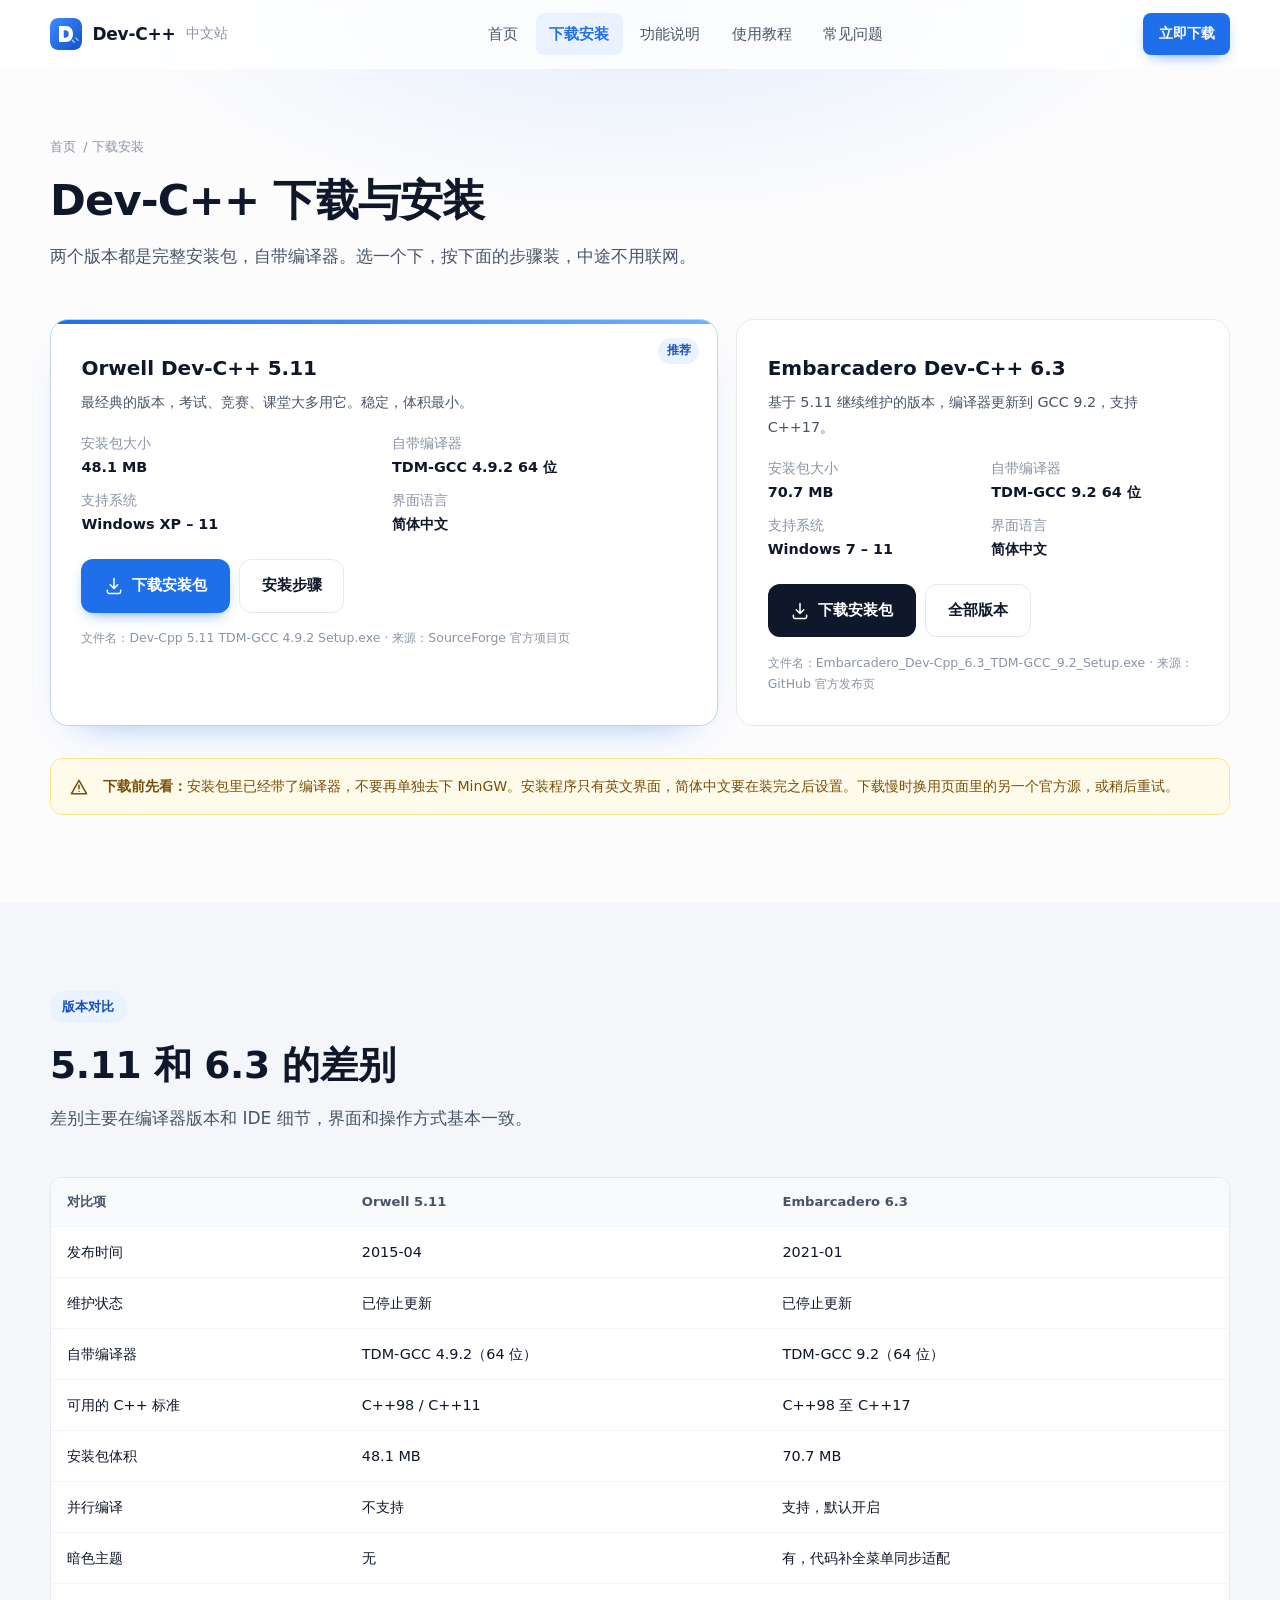
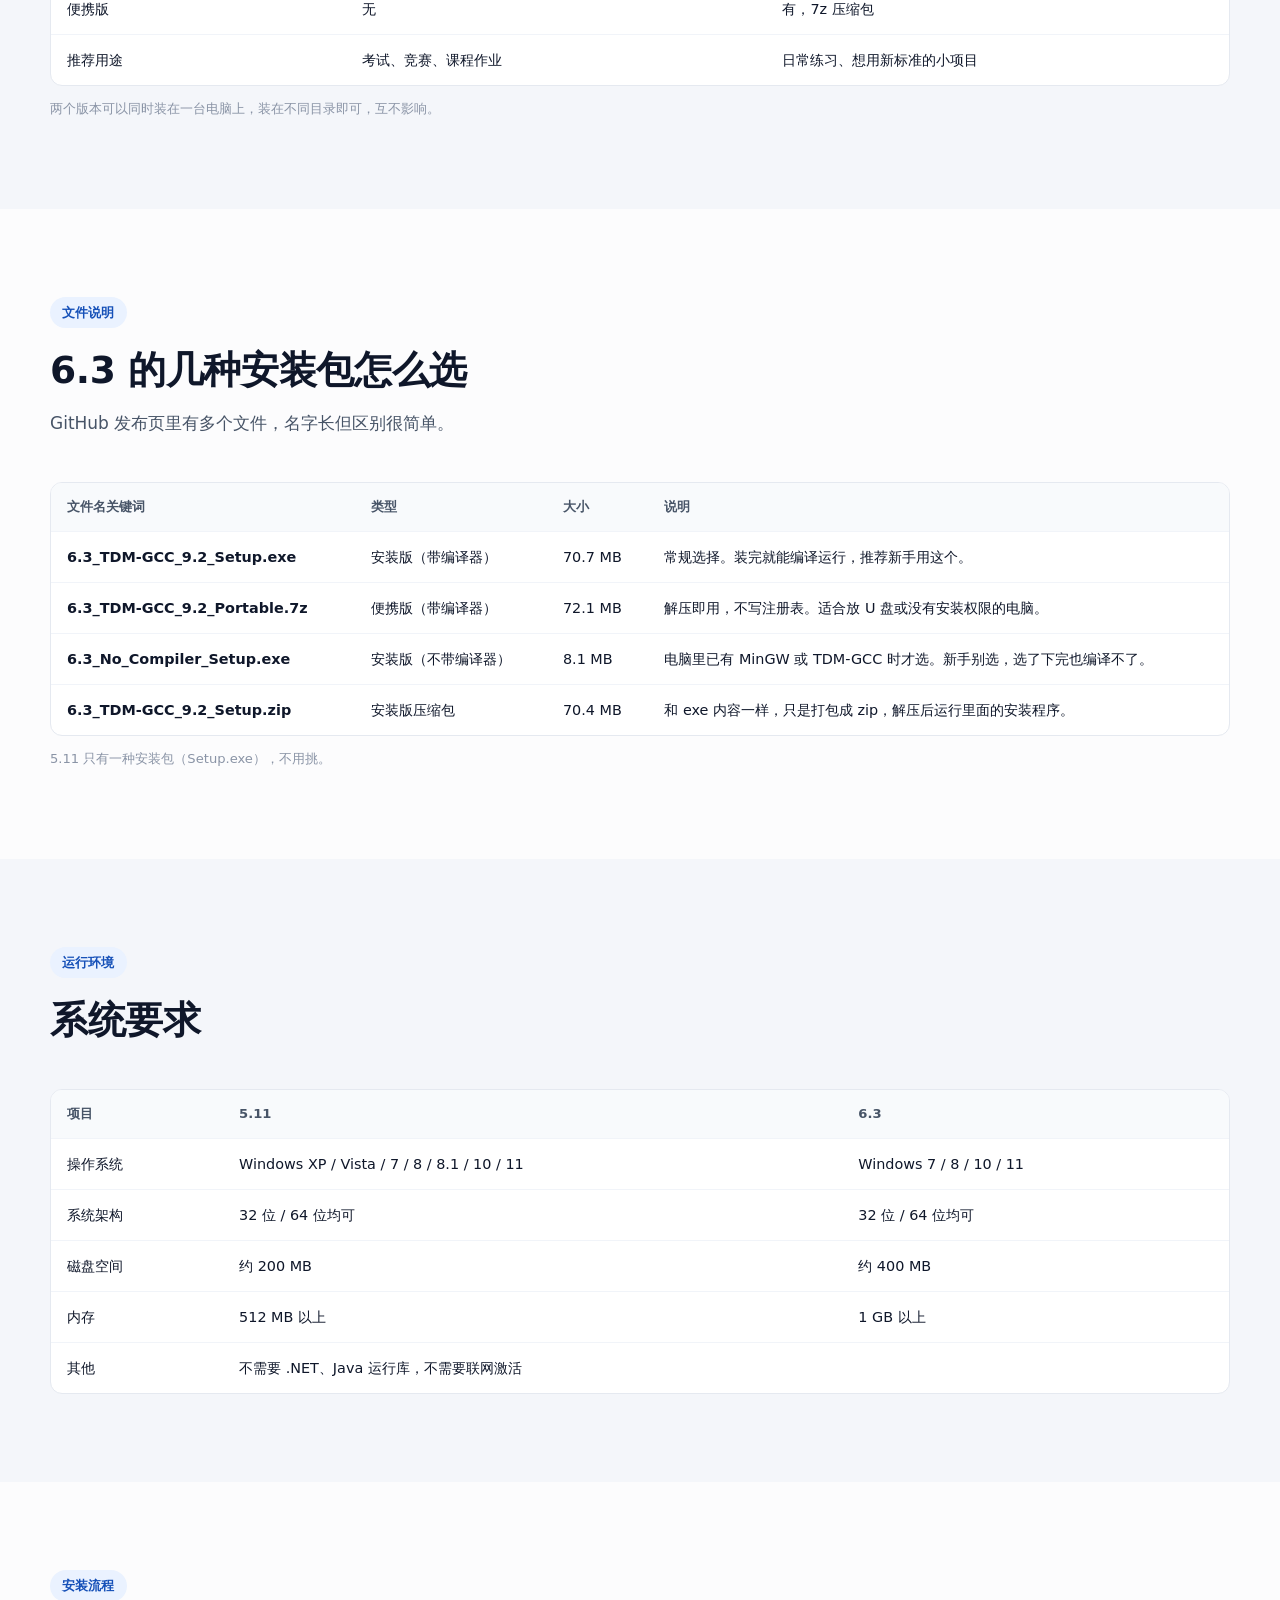
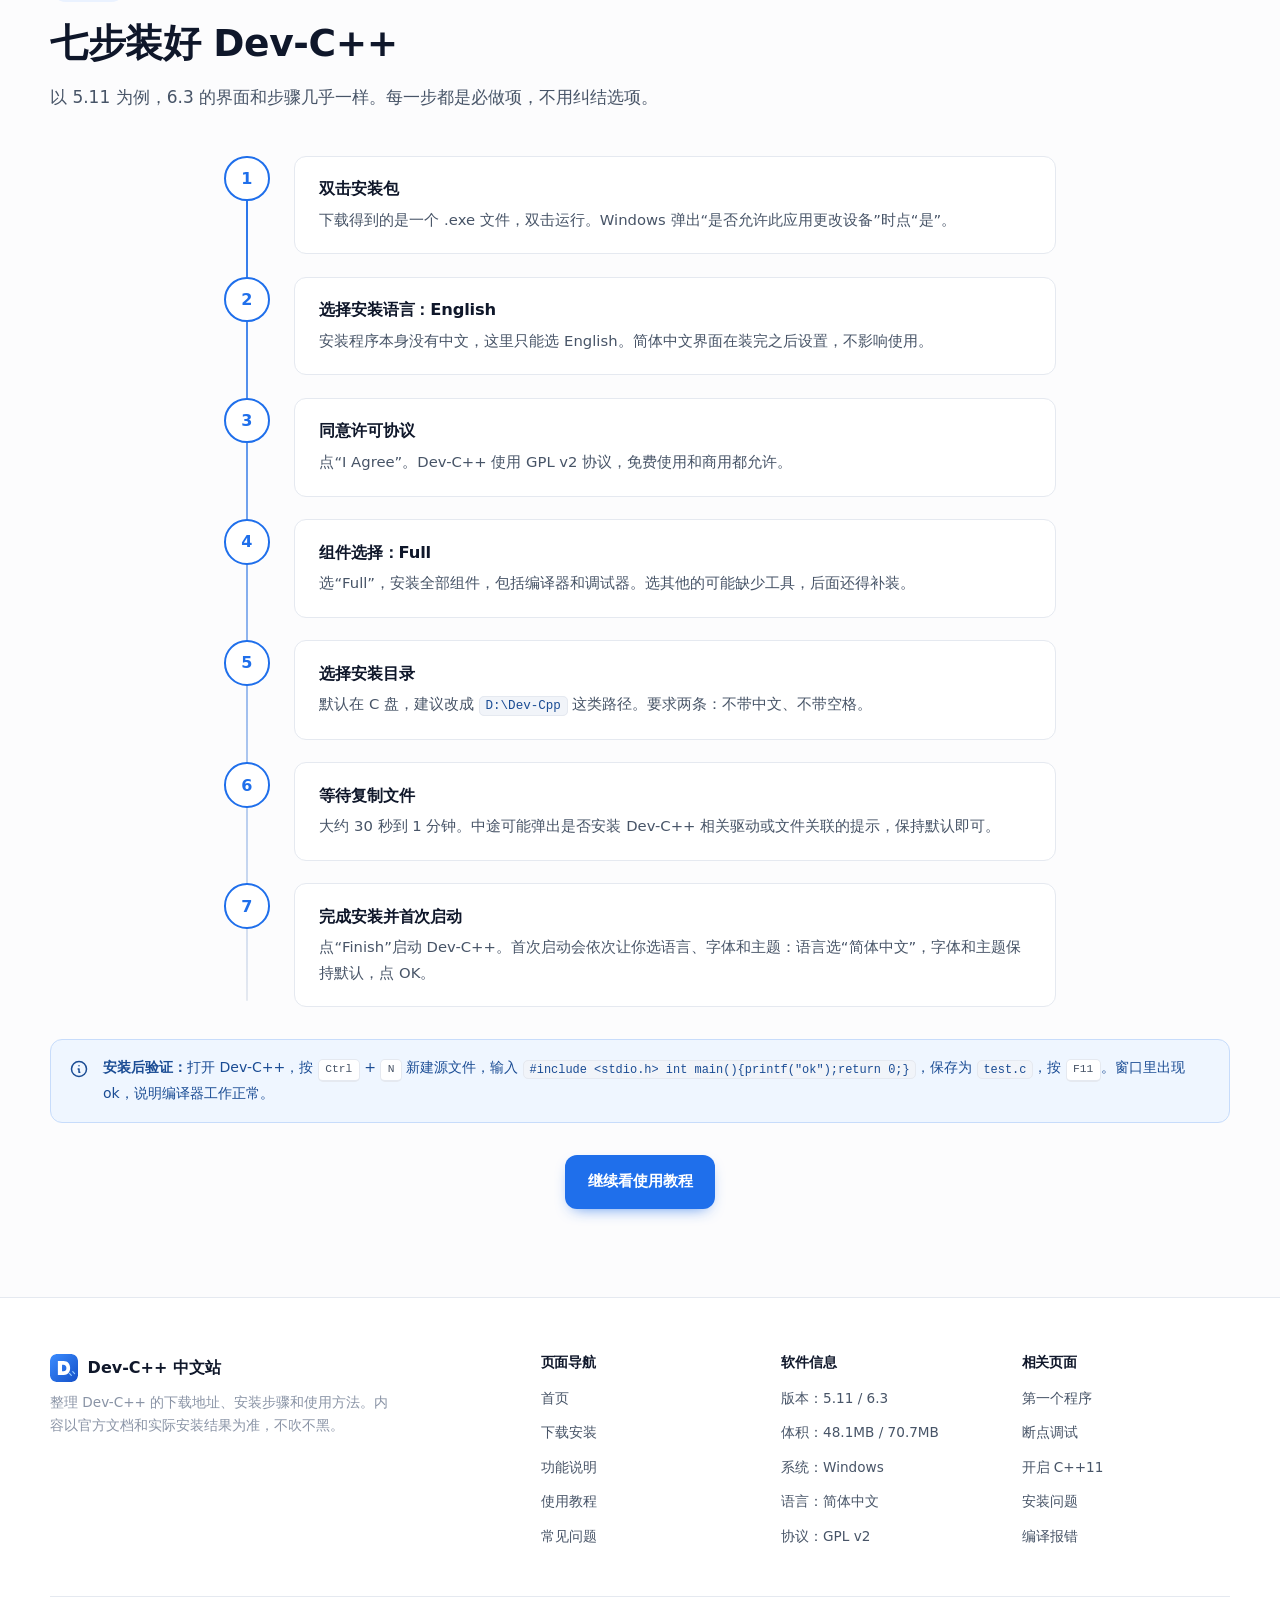
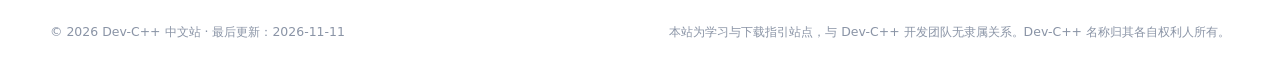
==== download.html @ 318a1e2b "Add files via upload" ====
<!DOCTYPE html>
<html lang="zh-CN">
<head>
<meta charset="UTF-8">
<meta name="viewport" content="width=device-width, initial-scale=1">
<title>Dev-C++ 下载与安装教程（官方安装包，5.11 / 6.3）</title>
<meta name="description" content="Dev-C++ 5.11 和 6.3 官方安装包下载，含安装包类型说明、系统要求、七步安装流程和安装后验证方法。">

<meta name="theme-color" content="#1f6feb">
<meta property="og:type" content="website">
<meta property="og:site_name" content="Dev-C++ 中文站">
<meta property="og:title" content="Dev-C++ 下载与安装教程（官方安装包，5.11 / 6.3）">
<meta property="og:description" content="Dev-C++ 5.11 和 6.3 官方安装包下载，含安装包类型说明、系统要求、七步安装流程和安装后验证方法。">
<meta name="twitter:card" content="summary">
<link rel="icon" href="assets/logo.svg" type="image/svg+xml">
<script>document.documentElement.classList.add("js");</script>
<link rel="stylesheet" href="assets/style.css">
</head>
<body>

<header class="topbar">
	<div class="wrap topbar__inner">
		<a class="brand" href="index.html"><img src="assets/logo.svg" alt="Dev-C++">Dev-C++ <span>中文站</span></a>
		<nav class="nav" aria-label="主导航">
			<a href="index.html">首页</a>
			<a class="is-active" href="download.html">下载安装</a>
			<a href="features.html">功能说明</a>
			<a href="tutorial.html">使用教程</a>
			<a href="faq.html">常见问题</a>
		</nav>
		<div class="topbar__right">
			<a class="btn btn--pri btn--sm" href="#dl-511">立即下载</a>
			<button type="button" class="burger" aria-label="打开菜单" aria-expanded="false"><span></span></button>
		</div>
	</div>
</header>
<nav class="mobnav" aria-label="移动端导航">
	<a href="index.html">首页</a>
	<a href="download.html">下载安装</a>
	<a href="features.html">功能说明</a>
	<a href="tutorial.html">使用教程</a>
	<a href="faq.html">常见问题</a>
	<a class="btn btn--pri" href="#dl-511">立即下载</a>
</nav>

<section class="pagehead">
	<div class="wrap">
		<div class="crumb"><a href="index.html">首页</a> / 下载安装</div>
		<h1>Dev-C++ 下载与安装</h1>
		<p class="lead">两个版本都是完整安装包，自带编译器。选一个下，按下面的步骤装，中途不用联网。</p>
	</div>
</section>

<!-- 下载卡片 -->
<section class="sec sec--flush">
	<div class="wrap">
		<div class="dl">
			<article class="dl__card dl__card--rec" id="dl-511">
				<span class="dl__flag">推荐</span>
				<div class="dl__name">Orwell Dev-C++ 5.11</div>
				<p class="dl__sub">最经典的版本，考试、竞赛、课堂大多用它。稳定，体积最小。</p>
				<div class="dl__meta">
					<div>安装包大小<b>48.1 MB</b></div>
					<div>自带编译器<b>TDM-GCC 4.9.2 64 位</b></div>
					<div>支持系统<b>Windows XP – 11</b></div>
					<div>界面语言<b>简体中文</b></div>
				</div>
				<div class="dl__actions">
					<!-- 想换成自己的网盘或站内下载地址，改这个 href 即可 -->
					<a class="btn btn--pri" href="https://pan.quark.cn/s/59701b2a4f7e" target="_blank" rel="noopener">
						<svg class="ic" viewBox="0 0 24 24"><path d="M12 3v12m0 0l-4.5-4.5M12 15l4.5-4.5"/><path d="M4 17v2a2 2 0 002 2h12a2 2 0 002-2v-2"/></svg>
						下载安装包
					</a>
					<a class="btn btn--ghost" href="#install">安装步骤</a>
				</div>
				<p class="dl__hint">文件名：Dev-Cpp 5.11 TDM-GCC 4.9.2 Setup.exe · 来源：SourceForge 官方项目页</p>
			</article>

			<article class="dl__card" id="dl-63">
				<div class="dl__name">Embarcadero Dev-C++ 6.3</div>
				<p class="dl__sub">基于 5.11 继续维护的版本，编译器更新到 GCC 9.2，支持 C++17。</p>
				<div class="dl__meta">
					<div>安装包大小<b>70.7 MB</b></div>
					<div>自带编译器<b>TDM-GCC 9.2 64 位</b></div>
					<div>支持系统<b>Windows 7 – 11</b></div>
					<div>界面语言<b>简体中文</b></div>
				</div>
				<div class="dl__actions">
					<a class="btn btn--dark" href="https://pan.quark.cn/s/d5df83becab6" target="_blank" rel="noopener">
						<svg class="ic" viewBox="0 0 24 24"><path d="M12 3v12m0 0l-4.5-4.5M12 15l4.5-4.5"/><path d="M4 17v2a2 2 0 002 2h12a2 2 0 002-2v-2"/></svg>
						下载安装包
					</a>
					<a class="btn btn--ghost" href="https://pan.quark.cn/s/1cf033ffa0ce" target="_blank" rel="noopener">全部版本</a>
				</div>
				<p class="dl__hint">文件名：Embarcadero_Dev-Cpp_6.3_TDM-GCC_9.2_Setup.exe · 来源：GitHub 官方发布页</p>
			</article>
		</div>

		<div class="note mt-8">
			<svg class="ic" viewBox="0 0 24 24"><path d="M12 4l9 16H3z"/><path d="M12 10v4M12 17h.01"/></svg>
			<div><b>下载前先看：</b>安装包里已经带了编译器，不要再单独去下 MinGW。安装程序只有英文界面，简体中文要在装完之后设置。下载慢时换用页面里的另一个官方源，或稍后重试。</div>
		</div>
	</div>
</section>

<!-- 版本对比 -->
<section class="sec sec--alt">
	<div class="wrap">
		<div class="sec-head reveal">
			<span class="eyebrow">版本对比</span>
			<h2 class="h2">5.11 和 6.3 的差别</h2>
			<p class="lead">差别主要在编译器版本和 IDE 细节，界面和操作方式基本一致。</p>
		</div>
		<div class="table-wrap reveal">
			<table>
					<tbody><tr><th scope="col">对比项</th><th scope="col">Orwell 5.11</th><th scope="col">Embarcadero 6.3</th></tr>
					<tr><td>发布时间</td><td>2015-04</td><td>2021-01</td></tr>
					<tr><td>维护状态</td><td>已停止更新</td><td>已停止更新</td></tr>
					<tr><td>自带编译器</td><td>TDM-GCC 4.9.2（64 位）</td><td>TDM-GCC 9.2（64 位）</td></tr>
					<tr><td>可用的 C++ 标准</td><td>C++98 / C++11</td><td>C++98 至 C++17</td></tr>
					<tr><td>安装包体积</td><td>48.1 MB</td><td>70.7 MB</td></tr>
					<tr><td>并行编译</td><td>不支持</td><td>支持，默认开启</td></tr>
					<tr><td>暗色主题</td><td>无</td><td>有，代码补全菜单同步适配</td></tr>
					<tr><td>便携版</td><td>无</td><td>有，7z 压缩包</td></tr>
					<tr><td>推荐用途</td><td>考试、竞赛、课程作业</td><td>日常练习、想用新标准的小项目</td></tr>
				</tbody>
			</table>
		</div>
		<p class="table-note reveal">两个版本可以同时装在一台电脑上，装在不同目录即可，互不影响。</p>
	</div>
</section>

<!-- 安装包类型 -->
<section class="sec">
	<div class="wrap">
		<div class="sec-head reveal">
			<span class="eyebrow">文件说明</span>
			<h2 class="h2">6.3 的几种安装包怎么选</h2>
			<p class="lead">GitHub 发布页里有多个文件，名字长但区别很简单。</p>
		</div>
		<div class="table-wrap reveal">
			<table>
					<tbody><tr><th scope="col">文件名关键词</th><th scope="col">类型</th><th scope="col">大小</th><th scope="col">说明</th></tr>
					<tr><td><b>6.3_TDM-GCC_9.2_Setup.exe</b></td><td>安装版（带编译器）</td><td>70.7 MB</td><td>常规选择。装完就能编译运行，推荐新手用这个。</td></tr>
					<tr><td><b>6.3_TDM-GCC_9.2_Portable.7z</b></td><td>便携版（带编译器）</td><td>72.1 MB</td><td>解压即用，不写注册表。适合放 U 盘或没有安装权限的电脑。</td></tr>
					<tr><td><b>6.3_No_Compiler_Setup.exe</b></td><td>安装版（不带编译器）</td><td>8.1 MB</td><td>电脑里已有 MinGW 或 TDM-GCC 时才选。新手别选，选了下完也编译不了。</td></tr>
					<tr><td><b>6.3_TDM-GCC_9.2_Setup.zip</b></td><td>安装版压缩包</td><td>70.4 MB</td><td>和 exe 内容一样，只是打包成 zip，解压后运行里面的安装程序。</td></tr>
				</tbody>
			</table>
		</div>
		<p class="table-note reveal">5.11 只有一种安装包（Setup.exe），不用挑。</p>
	</div>
</section>

<!-- 系统要求 -->
<section class="sec sec--alt">
	<div class="wrap">
		<div class="sec-head reveal">
			<span class="eyebrow">运行环境</span>
			<h2 class="h2">系统要求</h2>
		</div>
		<div class="table-wrap reveal">
			<table>
					<tbody><tr><th scope="col">项目</th><th scope="col">5.11</th><th scope="col">6.3</th></tr>
					<tr><td>操作系统</td><td>Windows XP / Vista / 7 / 8 / 8.1 / 10 / 11</td><td>Windows 7 / 8 / 10 / 11</td></tr>
					<tr><td>系统架构</td><td>32 位 / 64 位均可</td><td>32 位 / 64 位均可</td></tr>
					<tr><td>磁盘空间</td><td>约 200 MB</td><td>约 400 MB</td></tr>
					<tr><td>内存</td><td>512 MB 以上</td><td>1 GB 以上</td></tr>
					<tr><td>其他</td><td colspan="2">不需要 .NET、Java 运行库，不需要联网激活</td></tr>
				</tbody>
			</table>
		</div>
	</div>
</section>

<!-- 安装步骤 -->
<section class="sec" id="install">
	<div class="wrap">
		<div class="sec-head reveal">
			<span class="eyebrow">安装流程</span>
			<h2 class="h2">七步装好 Dev-C++</h2>
			<p class="lead">以 5.11 为例，6.3 的界面和步骤几乎一样。每一步都是必做项，不用纠结选项。</p>
		</div>
		<div class="timeline reveal">
			<div class="step">
				<div class="step__num">1</div>
				<div class="step__box">
					<h3>双击安装包</h3>
					<p>下载得到的是一个 .exe 文件，双击运行。Windows 弹出“是否允许此应用更改设备”时点“是”。</p>
				</div>
			</div>
			<div class="step">
				<div class="step__num">2</div>
				<div class="step__box">
					<h3>选择安装语言：English</h3>
					<p>安装程序本身没有中文，这里只能选 English。简体中文界面在装完之后设置，不影响使用。</p>
				</div>
			</div>
			<div class="step">
				<div class="step__num">3</div>
				<div class="step__box">
					<h3>同意许可协议</h3>
					<p>点“I Agree”。Dev-C++ 使用 GPL v2 协议，免费使用和商用都允许。</p>
				</div>
			</div>
			<div class="step">
				<div class="step__num">4</div>
				<div class="step__box">
					<h3>组件选择：Full</h3>
					<p>选“Full”，安装全部组件，包括编译器和调试器。选其他的可能缺少工具，后面还得补装。</p>
				</div>
			</div>
			<div class="step">
				<div class="step__num">5</div>
				<div class="step__box">
					<h3>选择安装目录</h3>
					<p>默认在 C 盘，建议改成 <code class="inline-code">D:\Dev-Cpp</code> 这类路径。要求两条：不带中文、不带空格。</p>
				</div>
			</div>
			<div class="step">
				<div class="step__num">6</div>
				<div class="step__box">
					<h3>等待复制文件</h3>
					<p>大约 30 秒到 1 分钟。中途可能弹出是否安装 Dev-C++ 相关驱动或文件关联的提示，保持默认即可。</p>
				</div>
			</div>
			<div class="step">
				<div class="step__num">7</div>
				<div class="step__box">
					<h3>完成安装并首次启动</h3>
					<p>点“Finish”启动 Dev-C++。首次启动会依次让你选语言、字体和主题：语言选“简体中文”，字体和主题保持默认，点 OK。</p>
				</div>
			</div>
		</div>

		<div class="note note--blue mt-8 reveal">
			<svg class="ic" viewBox="0 0 24 24"><circle cx="12" cy="12" r="9"/><path d="M12 8h.01M11 12h1v4h1"/></svg>
			<div><b>安装后验证：</b>打开 Dev-C++，按 <span class="kbd">Ctrl</span> + <span class="kbd">N</span> 新建源文件，输入 <code class="inline-code">#include &lt;stdio.h&gt; int main(){printf("ok");return 0;}</code>，保存为 <code class="inline-code">test.c</code>，按 <span class="kbd">F11</span>。窗口里出现 ok，说明编译器工作正常。</div>
		</div>

		<div class="center mt-8 reveal">
			<a class="btn btn--pri" href="tutorial.html">继续看使用教程</a>
		</div>
	</div>
</section>

<footer class="footer">
	<div class="wrap">
		<div class="footer__grid">
			<div>
				<div class="footer__brand"><img src="assets/logo.svg" alt="">Dev-C++ 中文站</div>
				<p class="footer__desc">整理 Dev-C++ 的下载地址、安装步骤和使用方法。内容以官方文档和实际安装结果为准，不吹不黑。</p>
			</div>
			<div>
				<h4>页面导航</h4>
				<ul>
					<li><a href="index.html">首页</a></li>
					<li><a href="download.html">下载安装</a></li>
					<li><a href="features.html">功能说明</a></li>
					<li><a href="tutorial.html">使用教程</a></li>
					<li><a href="faq.html">常见问题</a></li>
				</ul>
			</div>
			<div>
				<h4>软件信息</h4>
				<ul>
					<li><span>版本：5.11 / 6.3</span></li>
					<li><span>体积：48.1MB / 70.7MB</span></li>
					<li><span>系统：Windows</span></li>
					<li><span>语言：简体中文</span></li>
					<li><span>协议：GPL v2</span></li>
				</ul>
			</div>
			<div>
				<h4>相关页面</h4>
				<ul>
					<li><a href="tutorial.html#first-program">第一个程序</a></li>
					<li><a href="tutorial.html#debug">断点调试</a></li>
					<li><a href="tutorial.html#cpp11">开启 C++11</a></li>
					<li><a href="faq.html#install">安装问题</a></li>
					<li><a href="faq.html#compile">编译报错</a></li>
				</ul>
			</div>
		</div>
		<div class="footer__bottom">
			<span>© 2026 Dev-C++ 中文站 · 最后更新：2026-11-11</span>
			<span>本站为学习与下载指引站点，与 Dev-C++ 开发团队无隶属关系。Dev-C++ 名称归其各自权利人所有。</span>
		</div>
	</div>
</footer>

<button type="button" class="to-top" aria-label="返回顶部">
	<svg class="ic" viewBox="0 0 24 24"><path d="M12 19V5M6 11l6-6 6 6"/></svg>
</button>

<script src="assets/app.js"></script>
</body>
</html>
---- assets/style.css ----
/* ==========================================================================
   Dev-C++ 中文站 · 共享样式
   参考：devc.biancheng.net / codeblocks.biancheng.net / tbtol.cn / luoxues.cn
   ========================================================================== */

:root {
	--bg: #fcfcfd;
	--bg-alt: #f4f6fa;
	--bg-card: #ffffff;

	--ink: #0f172a;
	--ink-2: #475467;
	--ink-3: #8a94a6;

	--primary: #1f6feb;
	--primary-dark: #1550b8;
	--primary-light: #eaf2ff;
	--accent: #f59e0b;

	--line: #e5e9f0;
	--line-soft: #f1f4f9;

	--font: system-ui, -apple-system, "Segoe UI", Roboto, "Helvetica Neue",
		"PingFang SC", "Hiragino Sans GB", "Microsoft YaHei", sans-serif;
	--mono: ui-monospace, SFMono-Regular, "SF Mono", Menlo, Consolas,
		"Liberation Mono", monospace;

	--shadow-sm: 0 1px 2px rgba(16, 24, 40, 0.05);
	--shadow-md: 0 6px 18px -6px rgba(16, 24, 40, 0.12), 0 2px 6px -2px rgba(16, 24, 40, 0.06);
	--shadow-lg: 0 24px 48px -20px rgba(16, 24, 40, 0.22), 0 8px 20px -12px rgba(16, 24, 40, 0.12);

	--r-sm: 8px;
	--r-md: 12px;
	--r-lg: 18px;
	--r-xl: 24px;

	--ease: cubic-bezier(0.4, 0, 0.2, 1);
}

* { margin: 0; padding: 0; box-sizing: border-box; }

html {
	scroll-behavior: smooth;
	scroll-padding-top: 6rem;
	font-family: var(--font);
	background: var(--bg);
	color: var(--ink);
	line-height: 1.7;
	-webkit-text-size-adjust: 100%;
}

body {
	overflow-x: hidden;
	-webkit-font-smoothing: antialiased;
	text-rendering: optimizeLegibility;
}

img, svg { display: block; }
a { color: inherit; text-decoration: none; transition: color 0.2s var(--ease); }
ul, ol { list-style: none; }
button { font: inherit; color: inherit; }
::selection { background: var(--primary-light); color: var(--primary-dark); }

/* ---------- 布局 ---------- */
.wrap { width: min(1180px, 100% - 3rem); margin-inline: auto; }
.sec { padding: 5.5rem 0; }
.sec--alt { background: var(--bg-alt); }
.sec--tight { padding: 3.5rem 0; }
.center { text-align: center; }
.mt-8 { margin-top: 2rem; }

.eyebrow {
	display: inline-flex;
	align-items: center;
	gap: 0.4rem;
	padding: 0.3rem 0.75rem;
	border-radius: 999px;
	background: var(--primary-light);
	color: var(--primary-dark);
	font-size: 0.8125rem;
	font-weight: 600;
	letter-spacing: 0.01em;
	margin-bottom: 1.1rem;
}

h1, h2, h3, h4 { line-height: 1.3; letter-spacing: -0.01em; }
.h1 { font-size: clamp(2.1rem, 5vw, 3.6rem); font-weight: 800; letter-spacing: -0.025em; line-height: 1.15; }
.h2 { font-size: clamp(1.65rem, 3.2vw, 2.35rem); font-weight: 700; }
.h3 { font-size: 1.15rem; font-weight: 700; }
.h4 { font-size: 1.02rem; font-weight: 700; }

.lead { color: var(--ink-2); font-size: 1.0625rem; max-width: 46rem; }
.center .lead { margin-inline: auto; }
.sec-head { margin-bottom: 2.75rem; }
.sec-head .lead { margin-top: 0.9rem; }

.text-gradient {
	background: linear-gradient(120deg, #0f172a 8%, var(--primary) 92%);
	-webkit-background-clip: text;
	background-clip: text;
	-webkit-text-fill-color: transparent;
	color: transparent;
}

/* ---------- 图标 ---------- */
.ic { width: 1.25rem; height: 1.25rem; flex: none; stroke: currentColor; fill: none; stroke-width: 1.8; stroke-linecap: round; stroke-linejoin: round; }
.ic-lg { width: 1.55rem; height: 1.55rem; }

/* ---------- 按钮 ---------- */
.btn {
	display: inline-flex;
	align-items: center;
	justify-content: center;
	gap: 0.5rem;
	padding: 0.8rem 1.35rem;
	border: 1px solid transparent;
	border-radius: var(--r-md);
	font-size: 0.95rem;
	font-weight: 600;
	cursor: pointer;
	transition: all 0.2s var(--ease);
	white-space: nowrap;
}
.btn:active { transform: scale(0.985); }
.btn--pri { background: var(--primary); color: #fff; box-shadow: 0 6px 16px -8px rgba(31, 111, 235, 0.9); }
.btn--pri:hover { background: var(--primary-dark); box-shadow: 0 10px 22px -10px rgba(21, 80, 184, 0.95); }
.btn--dark { background: var(--ink); color: #fff; }
.btn--dark:hover { background: var(--primary); }
.btn--ghost { background: #fff; color: var(--ink); border-color: var(--line); }
.btn--ghost:hover { border-color: var(--primary); color: var(--primary); }
.btn--sm { padding: 0.5rem 0.9rem; font-size: 0.85rem; border-radius: var(--r-sm); }
.btn--lg { padding: 0.95rem 1.7rem; font-size: 1rem; }

/* ---------- 顶栏 ---------- */
.topbar {
	position: fixed;
	inset: 0 0 auto 0;
	z-index: 200;
	background: rgba(255, 255, 255, 0.82);
	backdrop-filter: saturate(180%) blur(14px);
	-webkit-backdrop-filter: saturate(180%) blur(14px);
	border-bottom: 1px solid transparent;
	transition: border-color 0.25s var(--ease), box-shadow 0.25s var(--ease);
}
.topbar.is-stuck { border-bottom-color: var(--line); box-shadow: 0 6px 20px -18px rgba(15, 23, 42, 0.6); }
.topbar__inner { display: flex; align-items: center; justify-content: space-between; height: 4.25rem; gap: 1.5rem; }
.brand { display: flex; align-items: center; gap: 0.65rem; font-weight: 800; font-size: 1.06rem; letter-spacing: -0.01em; }
.brand img { width: 2rem; height: 2rem; border-radius: 8px; }
.brand span { color: var(--ink-3); font-weight: 500; font-size: 0.85rem; }
.nav { display: flex; align-items: center; gap: 0.25rem; }
.nav a {
	padding: 0.5rem 0.85rem;
	border-radius: var(--r-sm);
	font-size: 0.925rem;
	font-weight: 500;
	color: var(--ink-2);
}
.nav a:hover { color: var(--ink); background: var(--bg-alt); }
.nav a.is-active { color: var(--primary); background: var(--primary-light); font-weight: 600; }
.topbar__right { display: flex; align-items: center; gap: 0.6rem; }
.burger { display: none; width: 2.5rem; height: 2.5rem; align-items: center; justify-content: center; background: none; border: 1px solid var(--line); border-radius: var(--r-sm); cursor: pointer; }
.burger span { position: relative; display: block; width: 16px; height: 1.6px; background: var(--ink); border-radius: 2px; transition: 0.25s var(--ease); }
.burger span::before, .burger span::after { content: ""; position: absolute; left: 0; width: 16px; height: 1.6px; background: var(--ink); border-radius: 2px; transition: 0.25s var(--ease); }
.burger span::before { top: -5px; }
.burger span::after { top: 5px; }

.mobnav {
	position: fixed;
	top: 4.25rem; left: 0; right: 0;
	z-index: 190;
	display: none;
	flex-direction: column;
	gap: 0.15rem;
	padding: 0.75rem 1.5rem 1.25rem;
	background: #fff;
	border-bottom: 1px solid var(--line);
	box-shadow: var(--shadow-md);
}
.mobnav.is-open { display: flex; }
.mobnav a { padding: 0.8rem 0.25rem; border-bottom: 1px solid var(--line-soft); font-weight: 500; color: var(--ink-2); }
.mobnav a:last-of-type { border-bottom: 0; }
.mobnav .btn { margin-top: 0.6rem; }

/* ---------- 首屏 ---------- */
.hero { position: relative; padding: 9.5rem 0 4.5rem; overflow: hidden; }
.hero::before {
	content: "";
	position: absolute;
	inset: -30% -10% auto;
	height: 70rem;
	background:
		radial-gradient(56% 44% at 50% 8%, rgba(31, 111, 235, 0.13) 0%, transparent 70%),
		radial-gradient(30% 30% at 84% 22%, rgba(245, 158, 11, 0.08) 0%, transparent 70%);
	pointer-events: none;
	z-index: -2;
}
.hero::after {
	content: "";
	position: absolute;
	inset: 0;
	background-image: linear-gradient(var(--line-soft) 1px, transparent 1px), linear-gradient(90deg, var(--line-soft) 1px, transparent 1px);
	background-size: 64px 64px;
	mask-image: radial-gradient(58% 46% at 50% 26%, #000 0%, transparent 100%);
	-webkit-mask-image: radial-gradient(58% 46% at 50% 26%, #000 0%, transparent 100%);
	opacity: 0.7;
	z-index: -1;
	pointer-events: none;
}
.hero__badge {
	display: inline-flex;
	align-items: center;
	gap: 0.5rem;
	padding: 0.35rem 0.85rem;
	border: 1px solid var(--line);
	border-radius: 999px;
	background: #fff;
	box-shadow: var(--shadow-sm);
	font-size: 0.8125rem;
	color: var(--ink-2);
	margin-bottom: 1.4rem;
}
.hero__badge b { color: var(--primary); font-weight: 700; }
.hero__badge .dot { width: 6px; height: 6px; border-radius: 50%; background: #12b76a; box-shadow: 0 0 0 3px rgba(18, 183, 106, 0.15); }
.hero .lead { margin: 1.25rem auto 0; font-size: 1.1rem; }
.hero__actions { display: flex; flex-wrap: wrap; gap: 0.75rem; justify-content: center; margin-top: 2rem; }
.hero__note { margin-top: 0.9rem; font-size: 0.8125rem; color: var(--ink-3); }
.hero__mockup { max-width: 960px; margin: 3.5rem auto 0; }

/* ---------- IDE 窗口模拟 ---------- */
.ide {
	background: #fff;
	border: 1px solid var(--line);
	border-radius: var(--r-lg);
	box-shadow: var(--shadow-lg);
	overflow: hidden;
	font-size: 0.8125rem;
}
.ide__titlebar { display: flex; align-items: center; gap: 0.6rem; padding: 0.6rem 0.9rem; background: linear-gradient(#f7f9fc, #eef2f8); border-bottom: 1px solid var(--line); }
.ide__titlebar img { width: 1rem; height: 1rem; border-radius: 3px; }
.ide__title { font-size: 0.78rem; color: var(--ink-2); font-weight: 500; }
.ide__winbtns { margin-left: auto; display: flex; gap: 0.9rem; color: var(--ink-3); font-family: var(--mono); font-size: 0.72rem; }
.ide__menubar { display: flex; flex-wrap: wrap; gap: 1.1rem; padding: 0.45rem 0.95rem; background: #fbfcfe; border-bottom: 1px solid var(--line-soft); color: var(--ink-2); font-size: 0.78rem; }
.ide__toolbar { display: flex; align-items: center; gap: 0.35rem; padding: 0.4rem 0.75rem; background: linear-gradient(#f8fafd, #eff3f9); border-bottom: 1px solid var(--line); }
.tb { display: inline-flex; align-items: center; justify-content: center; width: 1.75rem; height: 1.55rem; border: 1px solid transparent; border-radius: 4px; color: #35618f; font-size: 0.72rem; font-weight: 700; }
.tb--sep { width: 1px; height: 1.1rem; background: var(--line); margin: 0 0.3rem; }
.tb--run { color: #0a7d33; }
.tb--dbg { color: #b42318; }
.ide__body { display: grid; grid-template-columns: 1fr; }
.ide__editor { position: relative; background: #fff; padding: 0.9rem 0 1rem; overflow-x: auto; }
.code { font-family: var(--mono); font-size: 0.8rem; line-height: 1.75; min-width: 0; }
.code .row { display: flex; padding-right: 1rem; }
.code .row:hover { background: #f8fbff; }
.code .ln { width: 3rem; flex: none; text-align: right; padding-right: 0.9rem; color: #a8b3c4; user-select: none; }
.code .cl { white-space: pre; color: #24292f; }
.c-key { color: #cf222e; }
.c-str { color: #0a7d33; }
.c-fn { color: #8250df; }
.c-num { color: #0550ae; }
.c-com { color: #6e7781; font-style: italic; }
.c-inc { color: #953800; }
.ide__log { border-top: 1px solid var(--line); background: #fbfcfe; }
.ide__logtabs { display: flex; gap: 1.1rem; padding: 0.45rem 0.95rem; border-bottom: 1px solid var(--line-soft); font-size: 0.72rem; color: var(--ink-3); }
.ide__logtabs b { color: var(--ink); font-weight: 600; }
.ide__logbody { padding: 0.55rem 0.95rem 0.75rem; font-family: var(--mono); font-size: 0.72rem; line-height: 1.85; color: var(--ink-2); }
.ide__logbody .ok { color: #0a7d33; }
.ide__statusbar { display: flex; flex-wrap: wrap; gap: 1rem; padding: 0.35rem 0.95rem; background: #eef2f8; border-top: 1px solid var(--line); font-size: 0.68rem; color: var(--ink-3); }

/* ---------- 数据条 ---------- */
.stats { border-block: 1px solid var(--line); background: #fff; }
.stats__grid { display: grid; grid-template-columns: repeat(4, 1fr); }
.stats__item { padding: 1.6rem 1rem; text-align: center; border-right: 1px solid var(--line); }
.stats__item:last-child { border-right: 0; }
.stats__val { font-size: 1.3rem; font-weight: 800; letter-spacing: -0.02em; }
.stats__val em { font-style: normal; color: var(--primary); }
.stats__lbl { font-size: 0.8125rem; color: var(--ink-3); margin-top: 0.15rem; }

/* ---------- 卡片网格 ---------- */
.grid { display: grid; gap: 1.15rem; }
.grid--3 { grid-template-columns: repeat(3, 1fr); }
.grid--2 { grid-template-columns: repeat(2, 1fr); }
.grid--4 { grid-template-columns: repeat(4, 1fr); }

.card {
	background: var(--bg-card);
	border: 1px solid var(--line);
	border-radius: var(--r-lg);
	padding: 1.6rem;
	transition: border-color 0.22s var(--ease), box-shadow 0.22s var(--ease);
}
.card:hover { border-color: #c7d7f2; box-shadow: var(--shadow-md); }
.card h3 { margin-bottom: 0.45rem; }
.card p { color: var(--ink-2); font-size: 0.925rem; }
.card__icon {
	display: inline-flex;
	align-items: center;
	justify-content: center;
	width: 2.6rem;
	height: 2.6rem;
	border-radius: 10px;
	background: var(--primary-light);
	color: var(--primary);
	margin-bottom: 1rem;
}
.card--wide { grid-column: span 2; }
.card--flat { background: transparent; border-color: transparent; padding: 1rem 0; }
.card--flat:hover { box-shadow: none; border-color: transparent; }

/* 速答 */
.qa { display: grid; grid-template-columns: repeat(3, 1fr); gap: 1.15rem; counter-reset: qa; }
.qa__item { position: relative; padding: 1.6rem 1.6rem 1.5rem; background: #fff; border: 1px solid var(--line); border-radius: var(--r-lg); }
.qa__item::before {
	counter-increment: qa;
	content: "0" counter(qa);
	display: block;
	font-family: var(--mono);
	font-size: 0.75rem;
	font-weight: 600;
	color: var(--primary);
	letter-spacing: 0.08em;
	margin-bottom: 0.6rem;
}
.qa__item h3 { font-size: 1.02rem; margin-bottom: 0.4rem; }
.qa__item p { color: var(--ink-2); font-size: 0.9rem; }
.qa__item a { color: var(--primary); font-weight: 500; }
.qa__item a:hover { text-decoration: underline; }

/* ---------- 场景列表 ---------- */
.scene { display: grid; grid-template-columns: repeat(2, 1fr); gap: 1.15rem; }
.scene__item { display: flex; gap: 1.1rem; padding: 1.5rem; background: #fff; border: 1px solid var(--line); border-radius: var(--r-lg); }
.scene__icon { display: flex; align-items: center; justify-content: center; width: 2.9rem; height: 2.9rem; flex: none; border-radius: 50%; background: var(--primary-light); color: var(--primary); }
.scene__item p { color: var(--ink-2); font-size: 0.9rem; margin-top: 0.3rem; }
.tag { display: inline-block; margin-top: 0.75rem; padding: 0.15rem 0.5rem; border-radius: 6px; background: var(--bg-alt); color: var(--ink-2); font-size: 0.75rem; font-weight: 500; }

/* ---------- 表格 ---------- */
.table-wrap { overflow-x: auto; border: 1px solid var(--line); border-radius: var(--r-md); background: #fff; }
table { width: 100%; border-collapse: collapse; font-size: 0.9rem; min-width: 34rem; }
th, td { padding: 0.8rem 1rem; text-align: left; border-bottom: 1px solid var(--line-soft); vertical-align: top; }
th { background: #f8fafc; font-weight: 600; font-size: 0.82rem; color: var(--ink-2); white-space: nowrap; }
tbody tr:last-child td { border-bottom: 0; }
tbody tr:hover { background: #fafcff; }
td b { font-weight: 600; }
.table-note { margin-top: 0.75rem; font-size: 0.82rem; color: var(--ink-3); }

/* ---------- 时间线 ---------- */
.timeline { position: relative; max-width: 52rem; margin-inline: auto; }
.timeline::before { content: ""; position: absolute; left: 1.4rem; top: 0.4rem; bottom: 0.4rem; width: 2px; background: linear-gradient(var(--primary), var(--line)); border-radius: 2px; }
.step { position: relative; padding-left: 4.4rem; padding-bottom: 1.4rem; }
.step:last-child { padding-bottom: 0; }
.step__num {
	position: absolute; left: 0; top: 0;
	width: 2.85rem; height: 2.85rem;
	display: flex; align-items: center; justify-content: center;
	border-radius: 50%;
	background: #fff;
	border: 2px solid var(--primary);
	color: var(--primary);
	font-weight: 700;
	font-size: 1rem;
	z-index: 1;
}
.step__box { background: #fff; border: 1px solid var(--line); border-radius: var(--r-md); padding: 1.35rem 1.5rem; }
.step__box h3 { font-size: 1.02rem; margin-bottom: 0.45rem; }
.step__box p { color: var(--ink-2); font-size: 0.925rem; }
.step__box ul { margin-top: 0.6rem; display: grid; gap: 0.35rem; }
.step__box li { position: relative; padding-left: 1.1rem; color: var(--ink-2); font-size: 0.9rem; }
.step__box li::before { content: ""; position: absolute; left: 0; top: 0.65em; width: 5px; height: 5px; border-radius: 50%; background: #c3d6f5; }

/* ---------- FAQ ---------- */
.faq { max-width: 52rem; margin-inline: auto; display: grid; gap: 0.65rem; }
.faq__item { border: 1px solid var(--line); border-radius: var(--r-md); background: #fff; overflow: hidden; }
.faq__q {
	width: 100%;
	display: flex; align-items: center; justify-content: space-between; gap: 1rem;
	padding: 1.05rem 1.3rem;
	background: none; border: 0; cursor: pointer;
	text-align: left; font-weight: 600; font-size: 0.95rem;
	transition: color 0.2s var(--ease);
}
.faq__q:hover { color: var(--primary); }
.faq__q .ic { color: var(--ink-3); transition: transform 0.25s var(--ease); }
.faq__item.is-open .faq__q .ic { transform: rotate(45deg); color: var(--primary); }
.faq__a { max-height: 0; overflow: hidden; transition: max-height 0.3s var(--ease); }
.faq__a > div { padding: 0 1.3rem 1.15rem; color: var(--ink-2); font-size: 0.9rem; }
.faq__a p + p { margin-top: 0.6rem; }

/* ---------- 页头 ---------- */
.pagehead { position: relative; padding: 8.5rem 0 3rem; overflow: hidden; }
.pagehead::before {
	content: ""; position: absolute; inset: -40% -10% auto; height: 40rem;
	background: radial-gradient(50% 50% at 50% 20%, rgba(31, 111, 235, 0.1), transparent 70%);
	z-index: -1;
}
.crumb { display: flex; align-items: center; gap: 0.45rem; font-size: 0.8125rem; color: var(--ink-3); margin-bottom: 0.9rem; }
.crumb a:hover { color: var(--primary); }
.pagehead h1 { font-size: clamp(1.9rem, 3.6vw, 2.7rem); font-weight: 800; letter-spacing: -0.02em; }
.pagehead .lead { margin-top: 0.85rem; }

/* ---------- 下载卡 ---------- */
.dl { display: grid; grid-template-columns: 1.15fr 0.85fr; gap: 1.15rem; align-items: stretch; }
.dl__card { position: relative; background: #fff; border: 1px solid var(--line); border-radius: var(--r-lg); padding: 1.9rem; overflow: hidden; }
.dl__card--rec { border-color: #bcd3f7; box-shadow: 0 18px 40px -30px rgba(31, 111, 235, 0.7); }
.dl__card--rec::before { content: ""; position: absolute; inset: 0 0 auto; height: 4px; background: linear-gradient(90deg, var(--primary), #6fb0ff); }
.dl__flag { position: absolute; top: 1.1rem; right: 1.1rem; padding: 0.2rem 0.55rem; border-radius: 999px; background: var(--primary-light); color: var(--primary-dark); font-size: 0.72rem; font-weight: 700; }
.dl__name { font-size: 1.25rem; font-weight: 800; }
.dl__meta { display: grid; grid-template-columns: repeat(2, 1fr); gap: 0.6rem 1rem; margin: 1.1rem 0 1.4rem; }
.dl__meta div { font-size: 0.85rem; color: var(--ink-3); }
.dl__meta b { display: block; color: var(--ink); font-size: 0.9rem; font-weight: 600; }
.dl__actions { display: flex; flex-wrap: wrap; gap: 0.6rem; }
.dl__hint { margin-top: 0.9rem; font-size: 0.78rem; color: var(--ink-3); }

/* ---------- 提示条 ---------- */
.note { display: flex; gap: 0.85rem; padding: 1rem 1.15rem; border-radius: var(--r-md); background: #fffbeb; border: 1px solid #fde68a; color: #7a4d05; font-size: 0.88rem; }
.note--blue { background: #eff6ff; border-color: #c7dcfb; color: #1a4c94; }
.note .ic { margin-top: 0.15rem; }
.note b { font-weight: 700; }

/* ---------- 教程页侧栏 ---------- */
.doc { display: grid; grid-template-columns: 15rem 1fr; gap: 3rem; align-items: start; }
.toc { position: sticky; top: 6rem; padding-right: 1rem; border-right: 1px solid var(--line); }
.toc h4 { font-size: 0.78rem; text-transform: uppercase; letter-spacing: 0.08em; color: var(--ink-3); margin-bottom: 0.8rem; }
.toc a { display: block; padding: 0.35rem 0.6rem; margin-left: -0.6rem; border-radius: 6px; font-size: 0.875rem; color: var(--ink-2); border-left: 2px solid transparent; }
.toc a:hover { color: var(--primary); background: var(--primary-light); }
.toc a.is-active { color: var(--primary); font-weight: 600; border-left-color: var(--primary); border-radius: 0 6px 6px 0; }
.doc__body { min-width: 0; }
.doc__body section { padding-bottom: 3rem; }
.doc__body section + section { padding-top: 0.25rem; border-top: 1px solid var(--line-soft); padding-top: 2.5rem; }
.doc__body h2 { font-size: 1.45rem; margin-bottom: 0.9rem; scroll-margin-top: 6rem; }
.doc__body h3 { font-size: 1.05rem; margin: 1.6rem 0 0.5rem; }
.doc__body p { color: var(--ink-2); font-size: 0.945rem; margin-bottom: 0.75rem; }
.doc__body ul, .doc__body ol { display: grid; gap: 0.45rem; margin: 0.6rem 0 1rem; padding-left: 0.2rem; }
.doc__body li { position: relative; padding-left: 1.25rem; color: var(--ink-2); font-size: 0.93rem; }
.doc__body ul li::before { content: ""; position: absolute; left: 0.2rem; top: 0.62em; width: 5px; height: 5px; border-radius: 50%; background: #b9cdf0; }
.doc__body ol { counter-reset: n; }
.doc__body ol li { counter-increment: n; padding-left: 1.75rem; }
.doc__body ol li::before { content: counter(n); position: absolute; left: 0; top: 0.15em; width: 1.25rem; height: 1.25rem; display: flex; align-items: center; justify-content: center; border-radius: 50%; background: var(--primary-light); color: var(--primary-dark); font-size: 0.7rem; font-weight: 700; }
.doc__body code, .inline-code { padding: 0.1rem 0.35rem; border-radius: 5px; background: #f1f4f9; border: 1px solid var(--line); font-family: var(--mono); font-size: 0.85em; color: #1a4c94; }
.codeblock { margin: 1rem 0 1.25rem; padding: 1.05rem 1.2rem; background: #0f172a; border-radius: var(--r-md); overflow-x: auto; }
.codeblock pre { font-family: var(--mono); font-size: 0.82rem; line-height: 1.7; color: #d7e0ee; }
.codeblock .c-key { color: #ff9ea8; }
.codeblock .c-str { color: #8ce99a; }
.codeblock .c-com { color: #7d8ca3; }
.kbd { display: inline-block; padding: 0.05rem 0.4rem; border: 1px solid var(--line); border-bottom-width: 2px; border-radius: 5px; background: #fff; font-family: var(--mono); font-size: 0.8em; color: var(--ink-2); }

/* ---------- CTA ---------- */
.cta { position: relative; overflow: hidden; border-radius: var(--r-xl); padding: 3.25rem 2rem; text-align: center; background: linear-gradient(135deg, #0b2f6b 0%, #1550b8 55%, #1f6feb 100%); color: #fff; }
.cta::before { content: ""; position: absolute; inset: 0; background-image: radial-gradient(rgba(255, 255, 255, 0.16) 1px, transparent 1px); background-size: 22px 22px; opacity: 0.5; }
.cta > * { position: relative; }
.cta h2 { font-size: clamp(1.5rem, 3vw, 2rem); font-weight: 800; }
.cta p { color: rgba(255, 255, 255, 0.78); margin: 0.7rem auto 1.6rem; max-width: 36rem; font-size: 0.95rem; }
.cta .btn--ghost { background: rgba(255, 255, 255, 0.1); border-color: rgba(255, 255, 255, 0.3); color: #fff; }
.cta .btn--ghost:hover { background: rgba(255, 255, 255, 0.18); border-color: #fff; }
.cta .btn--dark { background: #fff; color: #0b2f6b; }
.cta .btn--dark:hover { background: #eaf2ff; }

/* ---------- 页脚 ---------- */
.footer { background: #fff; border-top: 1px solid var(--line); padding: 3.5rem 0 1.75rem; }
.footer__grid { display: grid; grid-template-columns: 2.2fr 1fr 1fr 1fr; gap: 2rem; padding-bottom: 2.5rem; }
.footer__brand { display: flex; align-items: center; gap: 0.6rem; font-weight: 800; margin-bottom: 0.6rem; }
.footer__brand img { width: 1.75rem; height: 1.75rem; border-radius: 6px; }
.footer__desc { color: var(--ink-3); font-size: 0.85rem; max-width: 22rem; }
.footer h4 { font-size: 0.85rem; font-weight: 700; margin-bottom: 0.8rem; }
.footer li { margin-bottom: 0.45rem; }
.footer li a, .footer li span { color: var(--ink-2); font-size: 0.85rem; }
.footer li a:hover { color: var(--primary); }
.footer__bottom { display: flex; flex-wrap: wrap; gap: 1rem; justify-content: space-between; align-items: center; border-top: 1px solid var(--line); padding-top: 1.5rem; color: var(--ink-3); font-size: 0.78rem; }

/* ---------- 返回顶部 ---------- */
.to-top {
	position: fixed;
	right: 1.5rem;
	bottom: 1.5rem;
	z-index: 150;
	width: 2.75rem; height: 2.75rem;
	display: flex; align-items: center; justify-content: center;
	background: #fff;
	border: 1px solid var(--line);
	border-radius: 50%;
	box-shadow: var(--shadow-md);
	color: var(--ink-2);
	cursor: pointer;
	opacity: 0; visibility: hidden;
	transform: translateY(6px);
	transition: all 0.25s var(--ease);
}
.to-top.is-on { opacity: 1; visibility: visible; transform: none; }
.to-top:hover { color: var(--primary); border-color: var(--primary); }

/* ---------- 动效 ---------- */
.reveal { opacity: 1; transform: none; transition: opacity 0.6s var(--ease), transform 0.6s var(--ease); }
.js .reveal { opacity: 0; transform: translateY(10px); }
.js .reveal.is-in { opacity: 1; transform: none; }
@media (prefers-reduced-motion: reduce) {
	html { scroll-behavior: auto; }
	.reveal, .js .reveal, .js .reveal.is-in { opacity: 1; transform: none; transition: none; }
}

/* ---------- 响应式 ---------- */
@media (max-width: 1080px) {
	.grid--4 { grid-template-columns: repeat(2, 1fr); }
}
@media (max-width: 900px) {
	.nav, .topbar__right .btn { display: none; }
	.burger { display: flex; }
	.grid--3, .qa { grid-template-columns: 1fr 1fr; }
	.card--wide { grid-column: span 1; }
	.dl { grid-template-columns: 1fr; }
	.doc { grid-template-columns: 1fr; gap: 1.5rem; }
	.toc { position: static; border-right: 0; border-bottom: 1px solid var(--line); padding: 0 0 1rem; display: flex; flex-wrap: wrap; gap: 0.35rem; }
	.toc h4 { width: 100%; margin-bottom: 0.35rem; }
	.toc a { margin-left: 0; border: 1px solid var(--line); border-radius: 999px; padding: 0.25rem 0.7rem; font-size: 0.8rem; }
	.toc a.is-active { border-radius: 999px; }
	.footer__grid { grid-template-columns: 1fr 1fr; }
	.hero { padding-top: 8rem; }
}
@media (max-width: 680px) {
	.wrap { width: calc(100% - 2rem); }
	.sec { padding: 3.75rem 0; }
	.stats__grid { grid-template-columns: 1fr 1fr; }
	.stats__item:nth-child(2) { border-right: 0; }
	.stats__item:nth-child(-n + 2) { border-bottom: 1px solid var(--line); }
	.grid--2, .grid--3, .grid--4, .qa, .scene { grid-template-columns: 1fr; }
	.hero__actions { flex-direction: column; }
	.hero__actions .btn { width: 100%; }
	.ide__menubar { gap: 0.75rem; font-size: 0.7rem; }
	.ide__logbody { font-size: 0.68rem; }
	.step { padding-left: 3.7rem; }
	.timeline::before { left: 1.1rem; }
	.step__num { width: 2.3rem; height: 2.3rem; font-size: 0.9rem; }
	.footer__grid { grid-template-columns: 1fr; gap: 1.5rem; }
	.footer__bottom { flex-direction: column; align-items: flex-start; }
}

/* ---------- 工具类 ---------- */
.sec--flush { padding-top: 0; }
.sec--top { padding-top: 1rem; }
.actions--flush { margin-top: 0; }
.dl__sub { color: var(--ink-2); font-size: 0.9rem; margin-top: 0.35rem; }
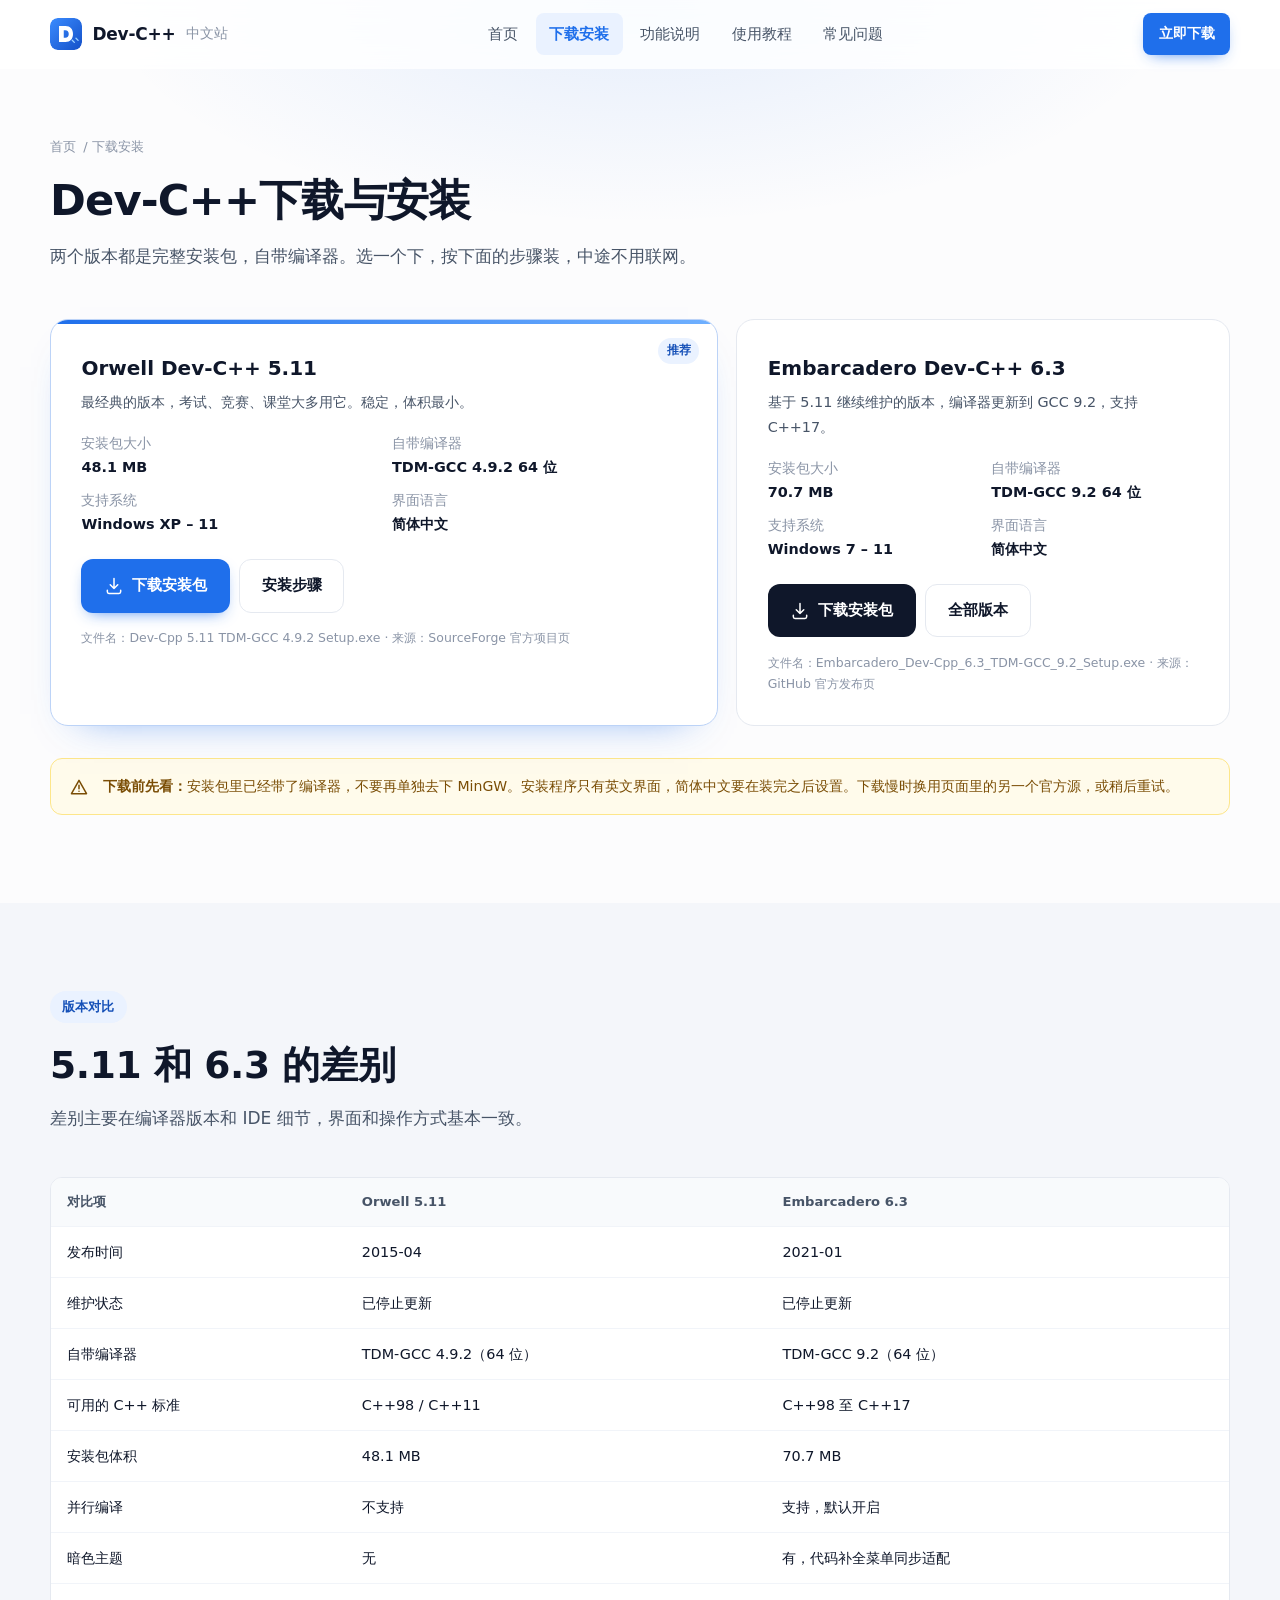
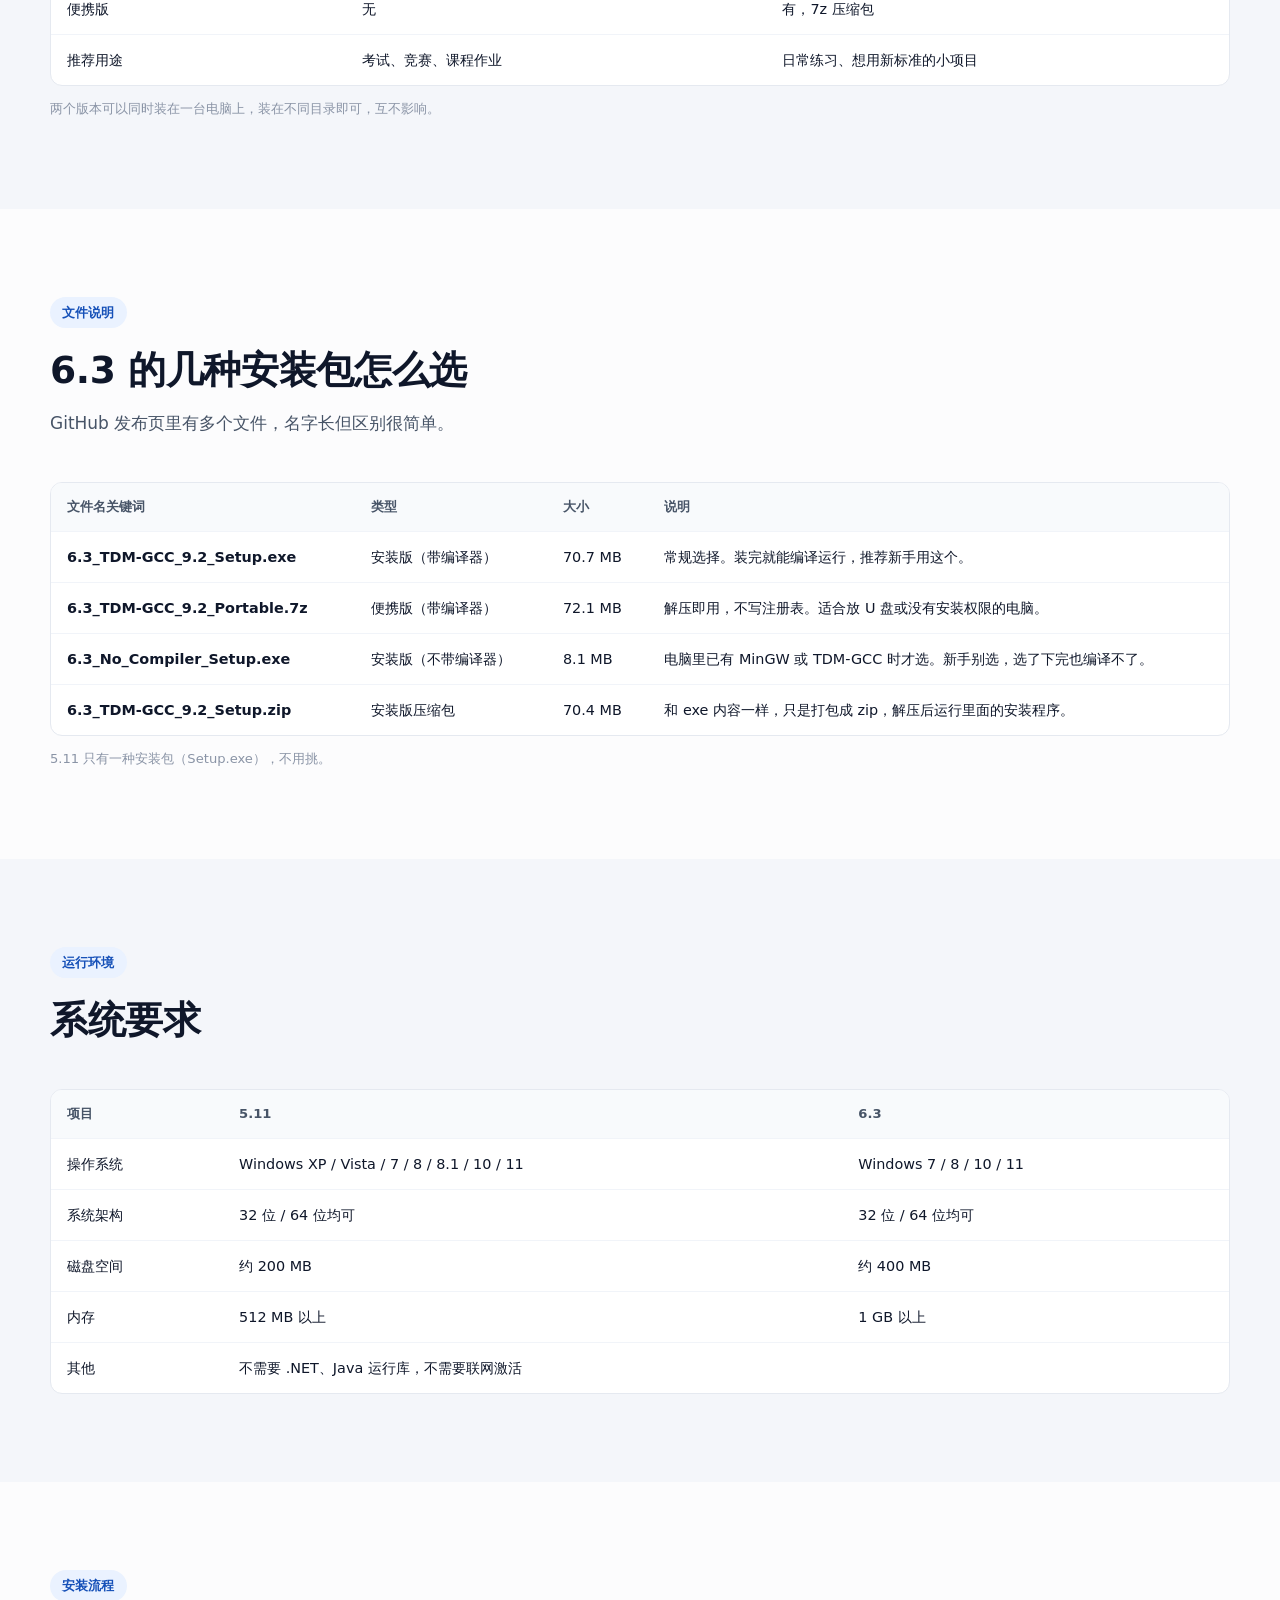
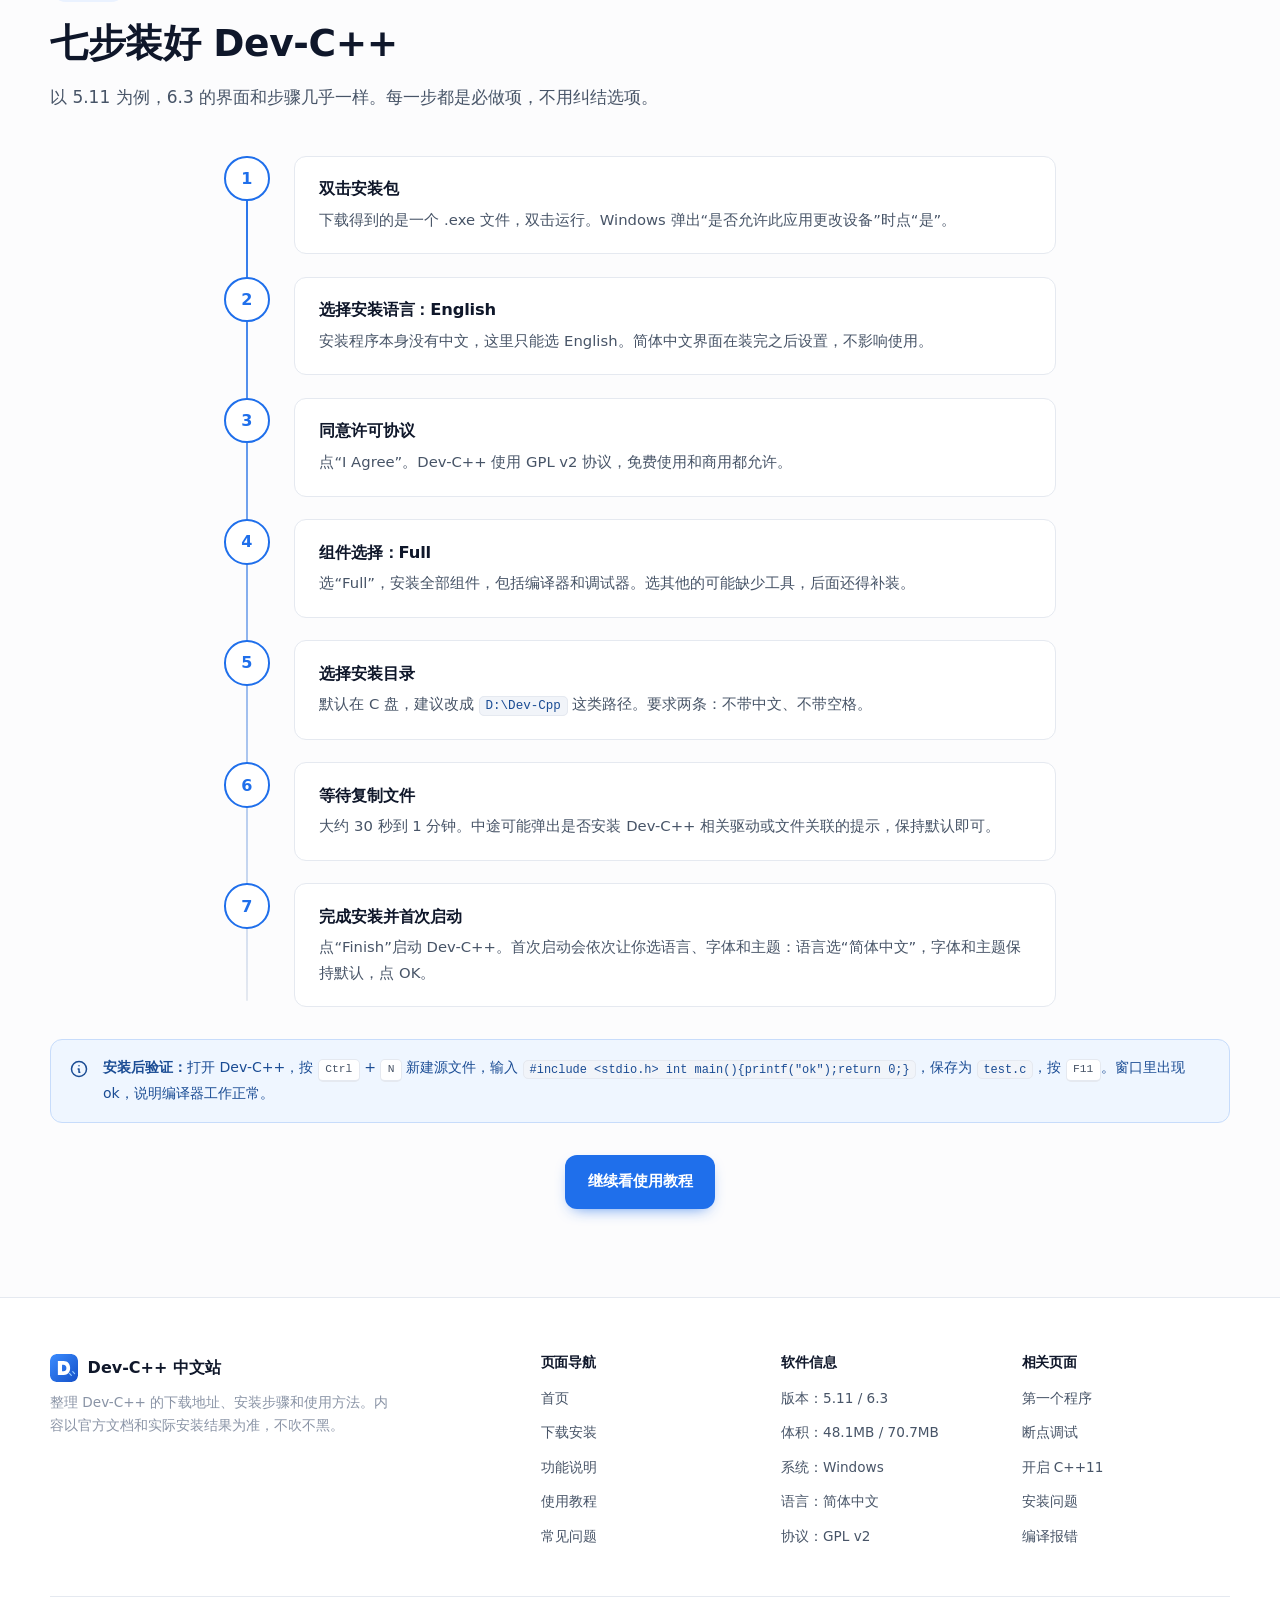
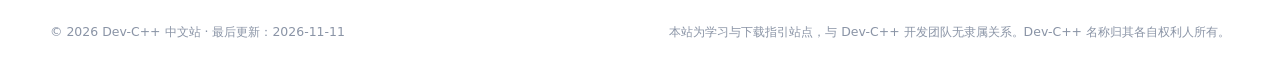
==== commit b316aa8e: "Add files via upload" ====
--- a/download.html
+++ b/download.html
@@ -3,13 +3,13 @@
 <head>
 <meta charset="UTF-8">
 <meta name="viewport" content="width=device-width, initial-scale=1">
-<title>Dev-C++ 下载与安装教程（官方安装包，5.11 / 6.3）</title>
+<title>Dev-C++下载与安装教程（官方安装包，5.11/6.3）</title>
 <meta name="description" content="Dev-C++ 5.11 和 6.3 官方安装包下载，含安装包类型说明、系统要求、七步安装流程和安装后验证方法。">
 
 <meta name="theme-color" content="#1f6feb">
 <meta property="og:type" content="website">
 <meta property="og:site_name" content="Dev-C++ 中文站">
-<meta property="og:title" content="Dev-C++ 下载与安装教程（官方安装包，5.11 / 6.3）">
+<meta property="og:title" content="Dev-C++下载与安装教程（官方安装包，5.11/6.3）">
 <meta property="og:description" content="Dev-C++ 5.11 和 6.3 官方安装包下载，含安装包类型说明、系统要求、七步安装流程和安装后验证方法。">
 <meta name="twitter:card" content="summary">
 <link rel="icon" href="assets/logo.svg" type="image/svg+xml">
@@ -46,7 +46,7 @@
 <section class="pagehead">
 	<div class="wrap">
 		<div class="crumb"><a href="index.html">首页</a> / 下载安装</div>
-		<h1>Dev-C++ 下载与安装</h1>
+		<h1>Dev-C++下载与安装</h1>
 		<p class="lead">两个版本都是完整安装包，自带编译器。选一个下，按下面的步骤装，中途不用联网。</p>
 	</div>
 </section>
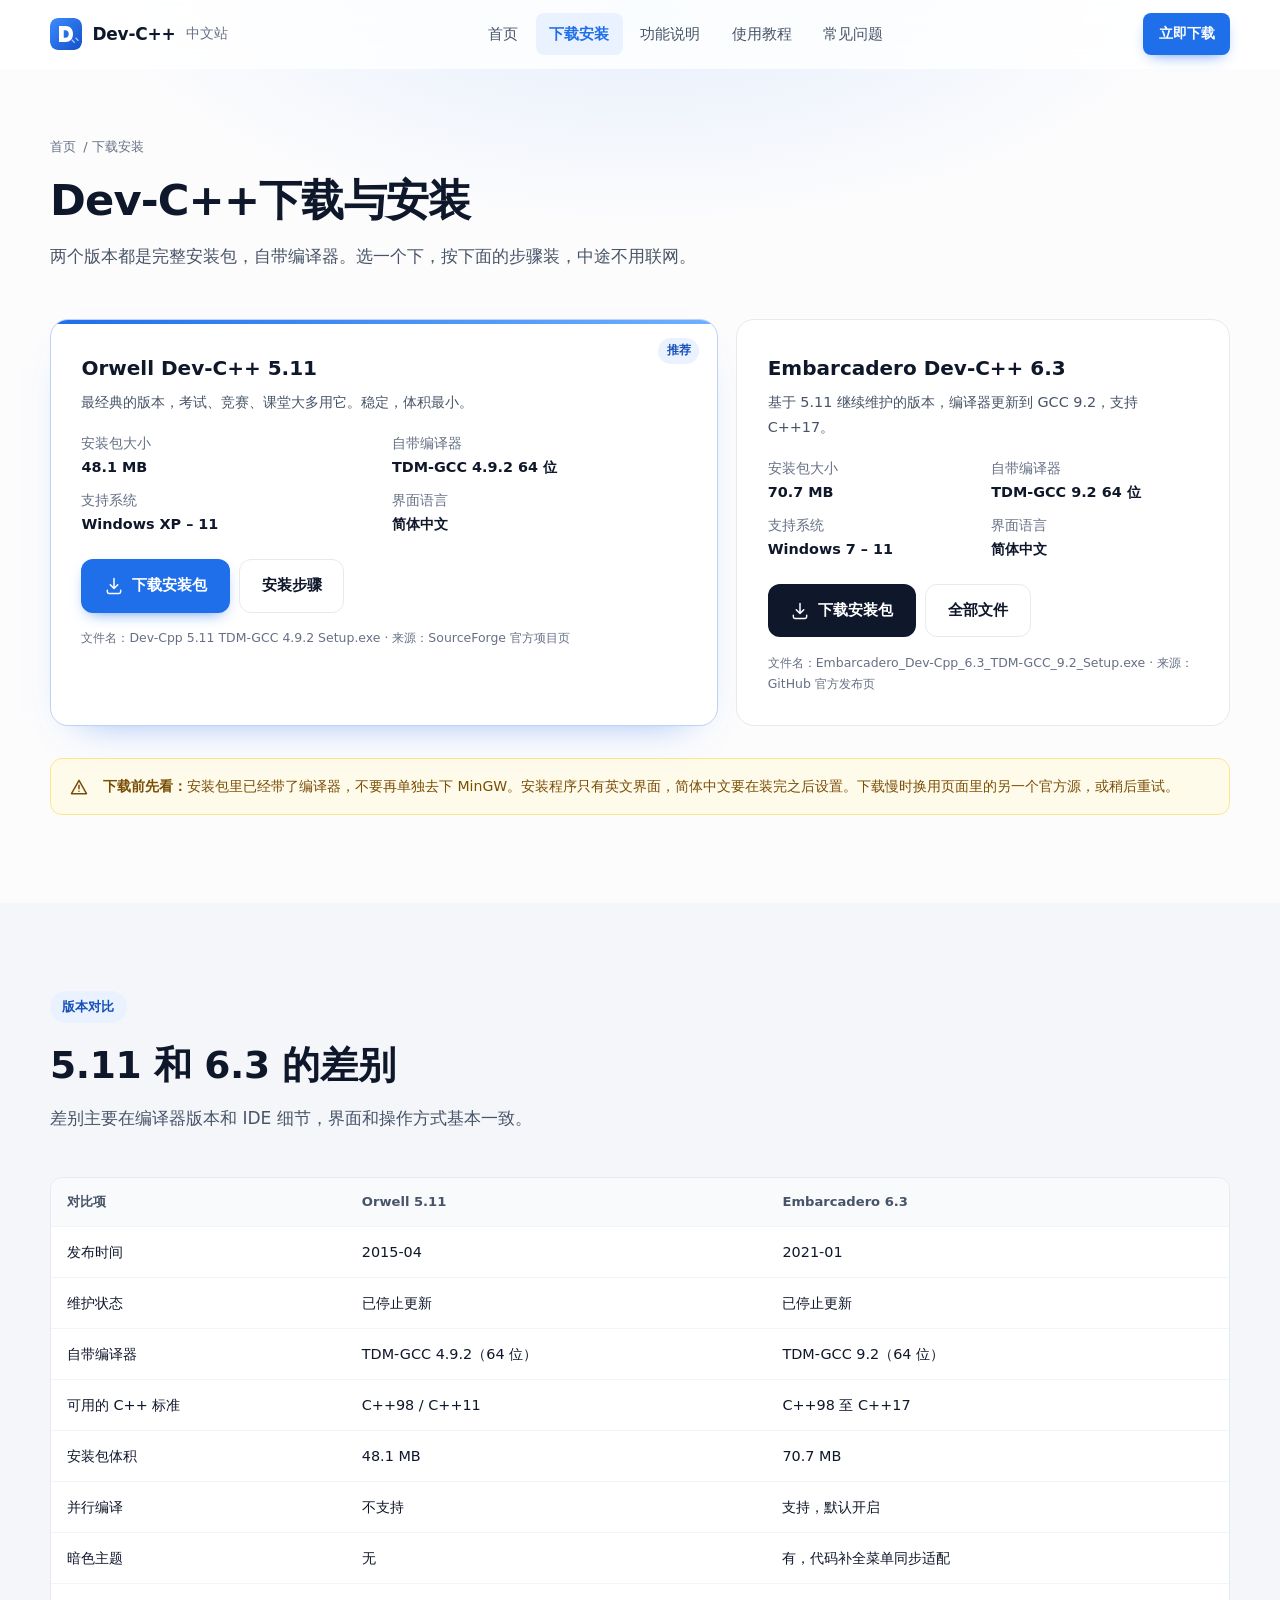
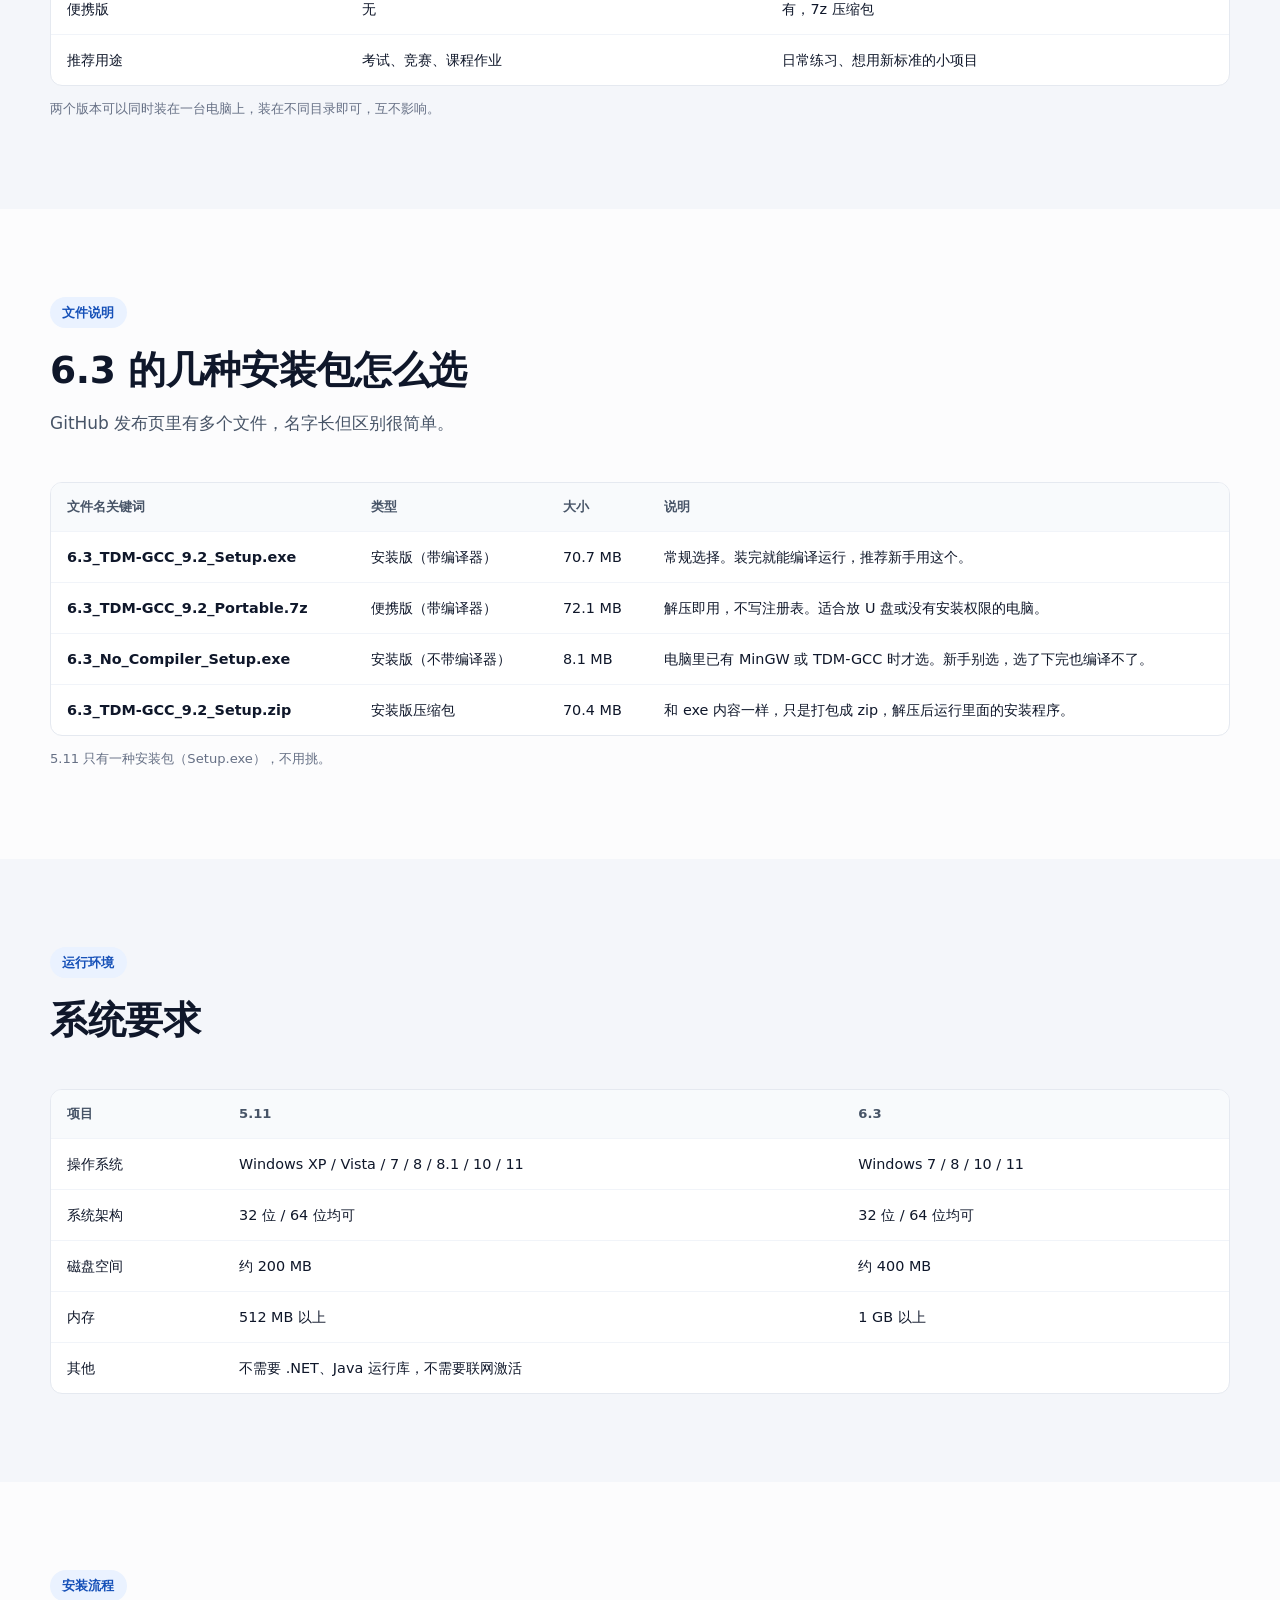
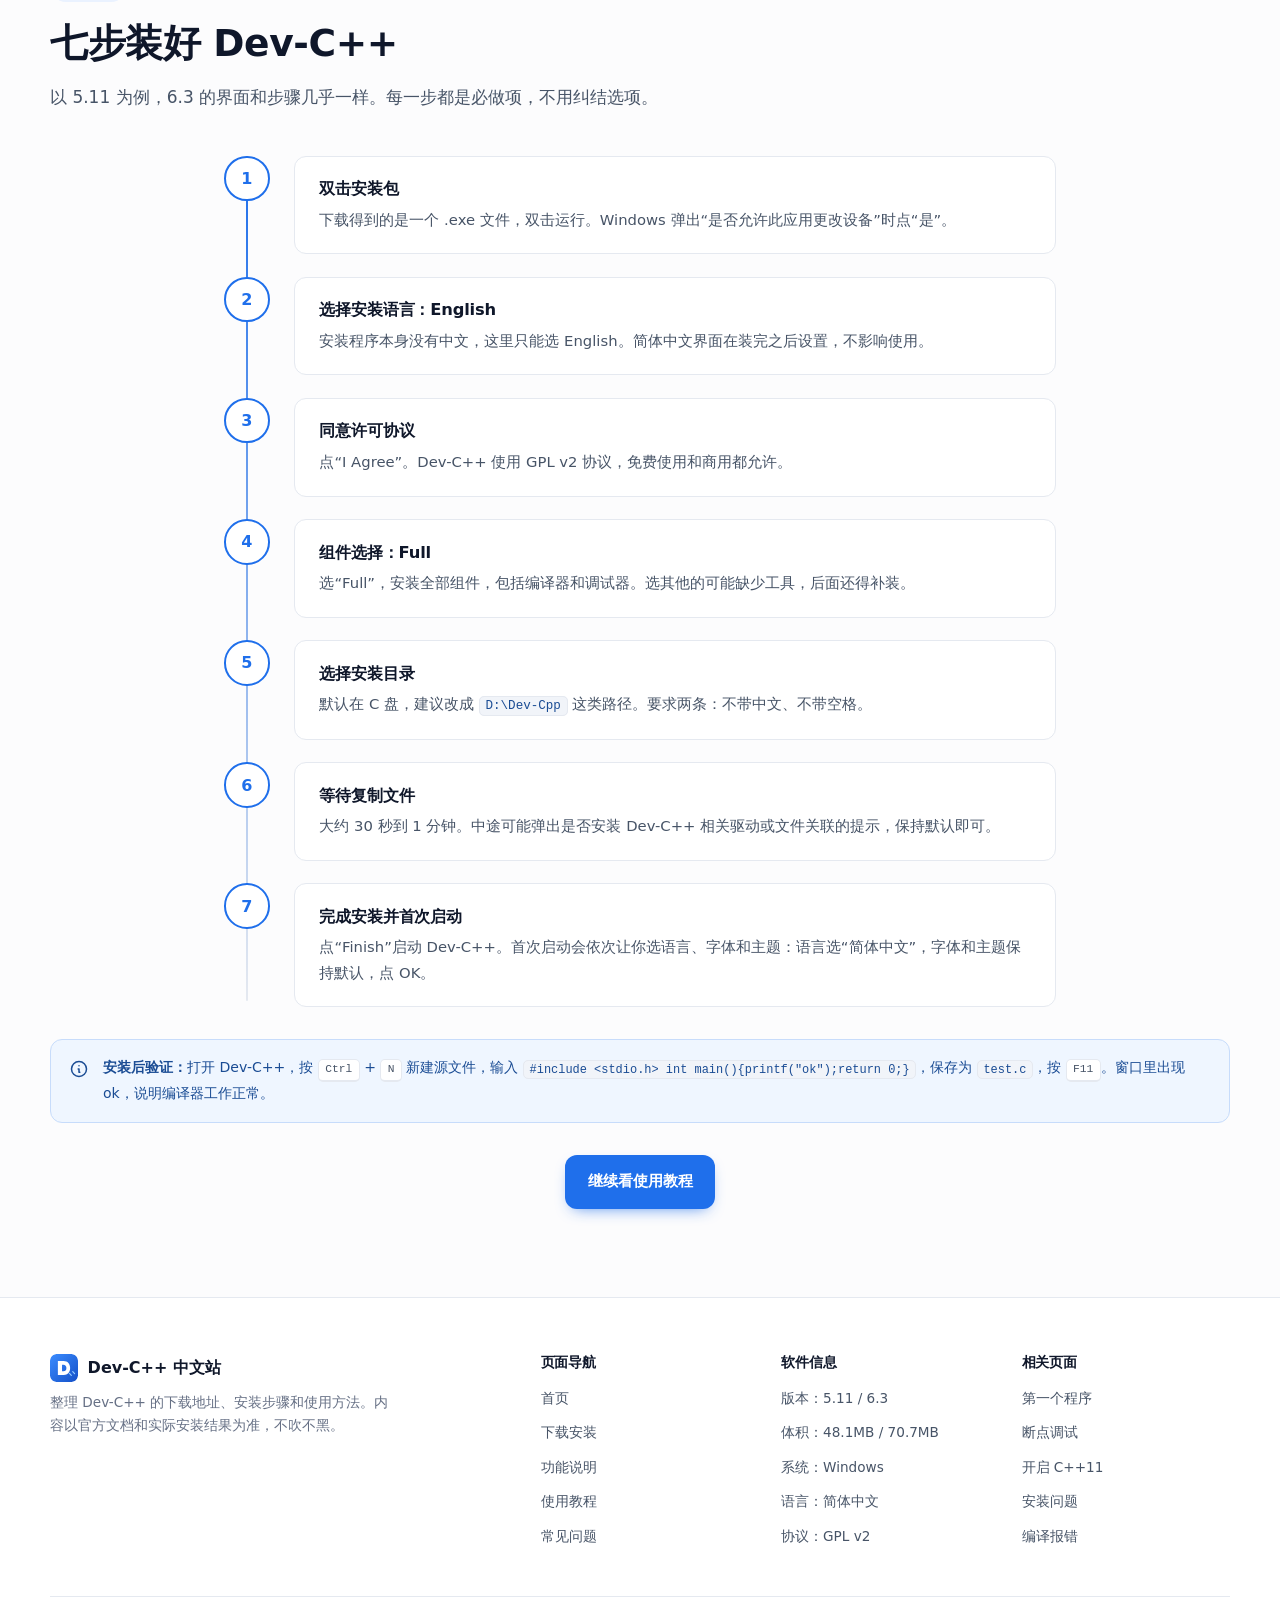
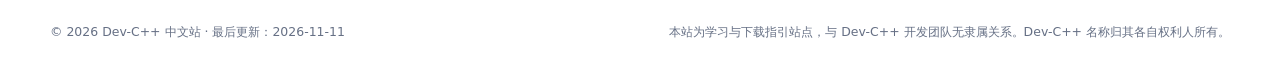
==== commit 6ef4c53d: "Add files via upload" ====
--- a/download.html
+++ b/download.html
@@ -3,15 +3,17 @@
 <head>
 <meta charset="UTF-8">
 <meta name="viewport" content="width=device-width, initial-scale=1">
-<title>Dev-C++下载与安装教程（官方安装包，5.11/6.3）</title>
-<meta name="description" content="Dev-C++ 5.11 和 6.3 官方安装包下载，含安装包类型说明、系统要求、七步安装流程和安装后验证方法。">
+<title>Dev-C++ 5.11 / 6.3下载地址与安装步骤</title>
+<meta name="description" content="Dev-C++ 5.11 和 6.3 官方安装包下载地址，含安装包类型说明、系统要求、七步安装流程和安装后验证方法，两个版本可同时安装。">
 
 <meta name="theme-color" content="#1f6feb">
 <meta property="og:type" content="website">
 <meta property="og:site_name" content="Dev-C++ 中文站">
-<meta property="og:title" content="Dev-C++下载与安装教程（官方安装包，5.11/6.3）">
-<meta property="og:description" content="Dev-C++ 5.11 和 6.3 官方安装包下载，含安装包类型说明、系统要求、七步安装流程和安装后验证方法。">
+<meta property="og:title" content="Dev-C++ 5.11 / 6.3下载地址与安装步骤">
+<meta property="og:description" content="Dev-C++ 5.11 和 6.3 官方安装包下载地址，含安装包类型说明、系统要求、七步安装流程和安装后验证方法，两个版本可同时安装。">
 <meta name="twitter:card" content="summary">
+<meta property="og:url" content="https://devcpp-cn.github.io/download.html">
+<link rel="canonical" href="https://devcpp-cn.github.io/download.html">
 <link rel="icon" href="assets/logo.svg" type="image/svg+xml">
 <script>document.documentElement.classList.add("js");</script>
 <link rel="stylesheet" href="assets/style.css">
@@ -67,7 +69,7 @@
 				</div>
 				<div class="dl__actions">
 					<!-- 想换成自己的网盘或站内下载地址，改这个 href 即可 -->
-					<a class="btn btn--pri" href="https://pan.quark.cn/s/59701b2a4f7e" target="_blank" rel="noopener">
+					<a class="btn btn--pri" href="https://sourceforge.net/projects/orwelldevcpp/files/Setup%20Releases/Dev-Cpp%205.11%20TDM-GCC%204.9.2%20Setup.exe/download" target="_blank" rel="noopener">
 						<svg class="ic" viewBox="0 0 24 24"><path d="M12 3v12m0 0l-4.5-4.5M12 15l4.5-4.5"/><path d="M4 17v2a2 2 0 002 2h12a2 2 0 002-2v-2"/></svg>
 						下载安装包
 					</a>
@@ -86,11 +88,11 @@
 					<div>界面语言<b>简体中文</b></div>
 				</div>
 				<div class="dl__actions">
-					<a class="btn btn--dark" href="https://pan.quark.cn/s/d5df83becab6" target="_blank" rel="noopener">
+					<a class="btn btn--dark" href="https://github.com/Embarcadero/Dev-Cpp/releases/download/v6.3/Embarcadero_Dev-Cpp_6.3_TDM-GCC_9.2_Setup.exe" target="_blank" rel="noopener">
 						<svg class="ic" viewBox="0 0 24 24"><path d="M12 3v12m0 0l-4.5-4.5M12 15l4.5-4.5"/><path d="M4 17v2a2 2 0 002 2h12a2 2 0 002-2v-2"/></svg>
 						下载安装包
 					</a>
-					<a class="btn btn--ghost" href="https://pan.quark.cn/s/1cf033ffa0ce" target="_blank" rel="noopener">全部版本</a>
+					<a class="btn btn--ghost" href="https://github.com/Embarcadero/Dev-Cpp/releases" target="_blank" rel="noopener">全部文件</a>
 				</div>
 				<p class="dl__hint">文件名：Embarcadero_Dev-Cpp_6.3_TDM-GCC_9.2_Setup.exe · 来源：GitHub 官方发布页</p>
 			</article>
--- a/assets/style.css
+++ b/assets/style.css
@@ -10,7 +10,7 @@
 
 	--ink: #0f172a;
 	--ink-2: #475467;
-	--ink-3: #8a94a6;
+	--ink-3: #667085;
 
 	--primary: #1f6feb;
 	--primary-dark: #1550b8;
